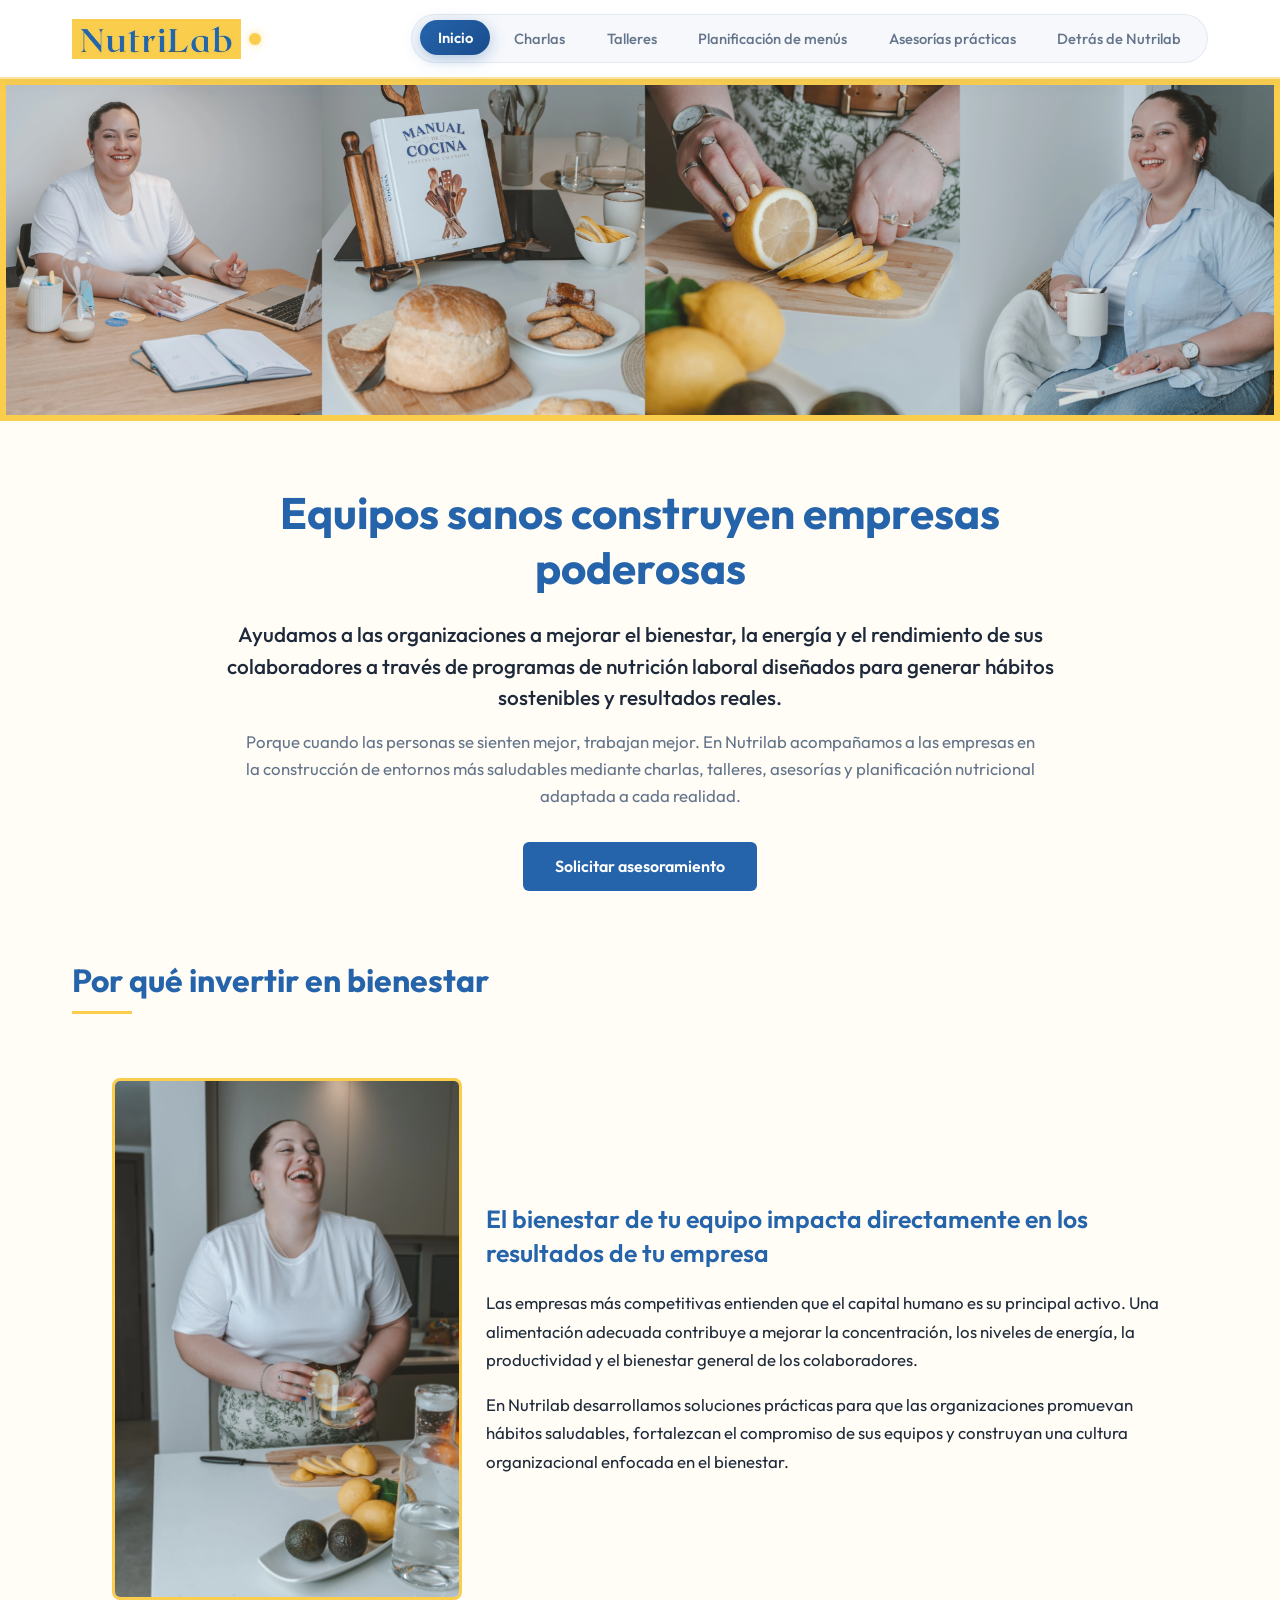
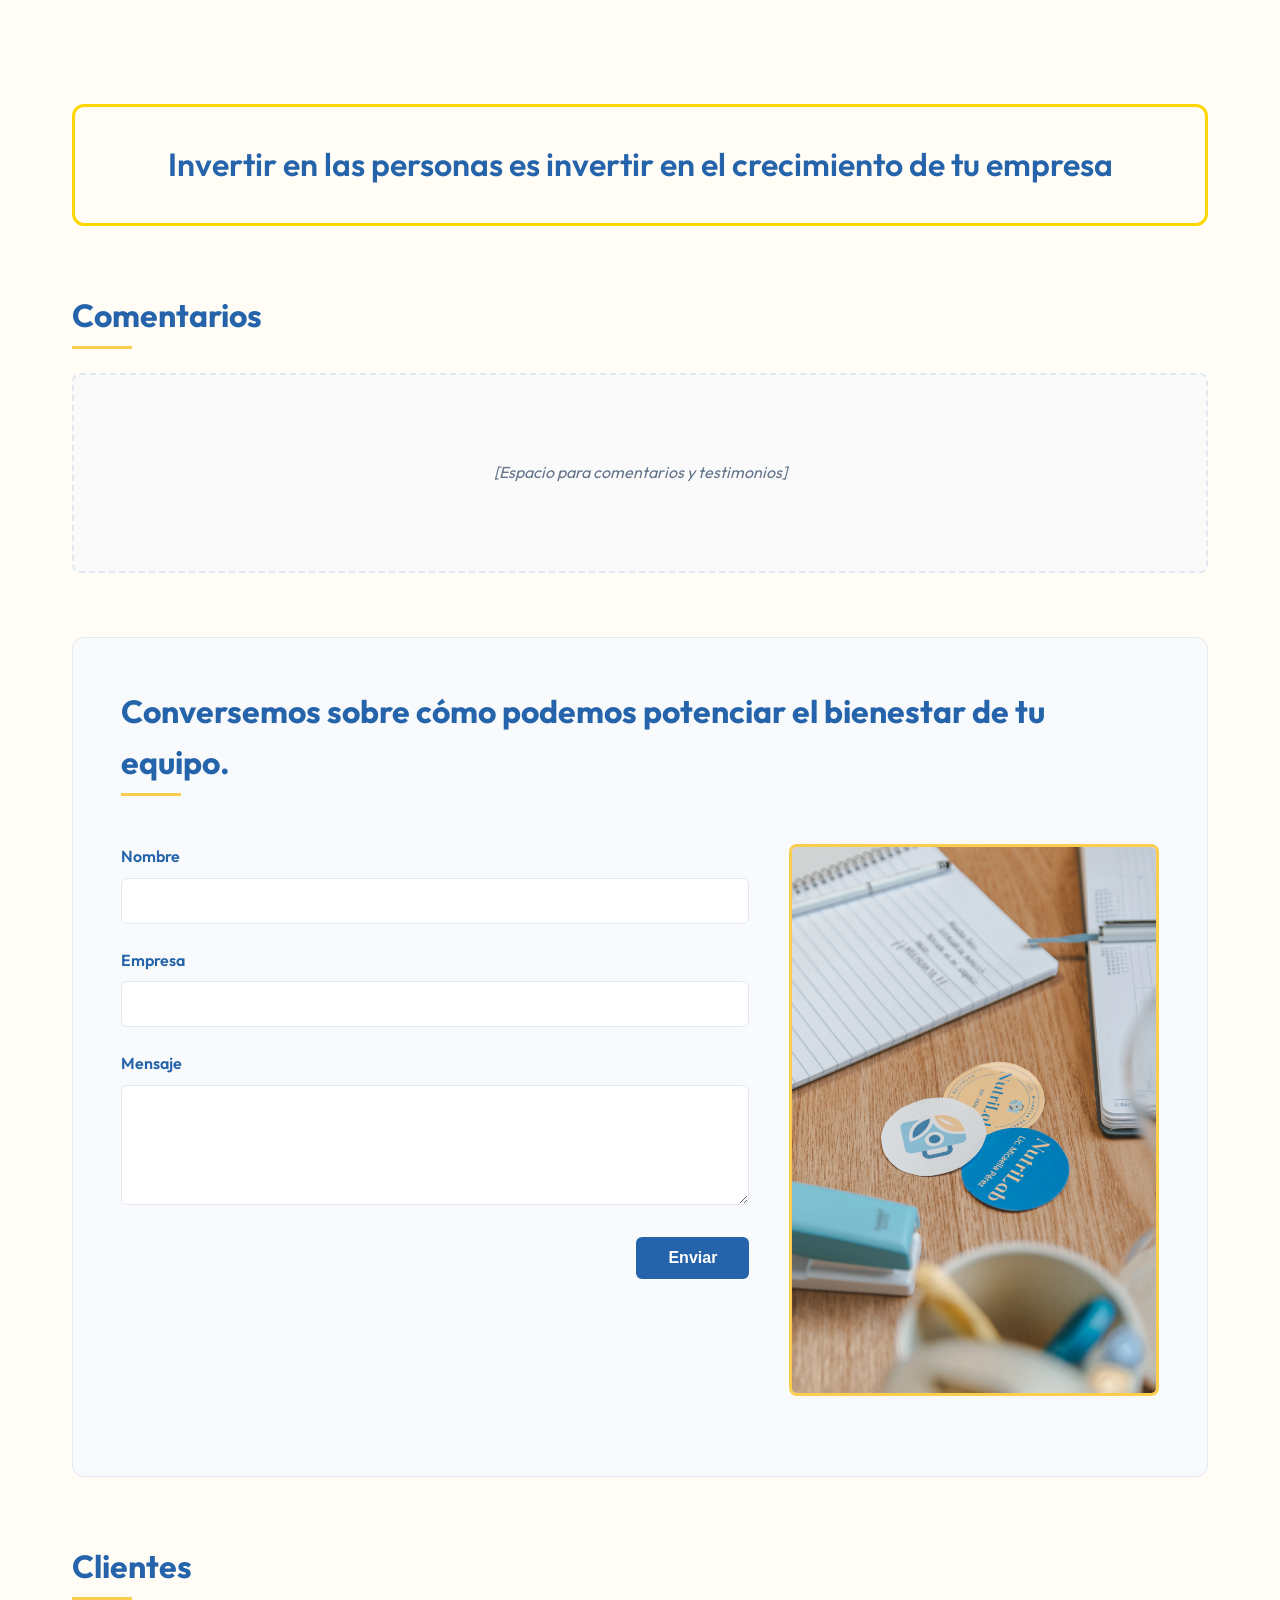
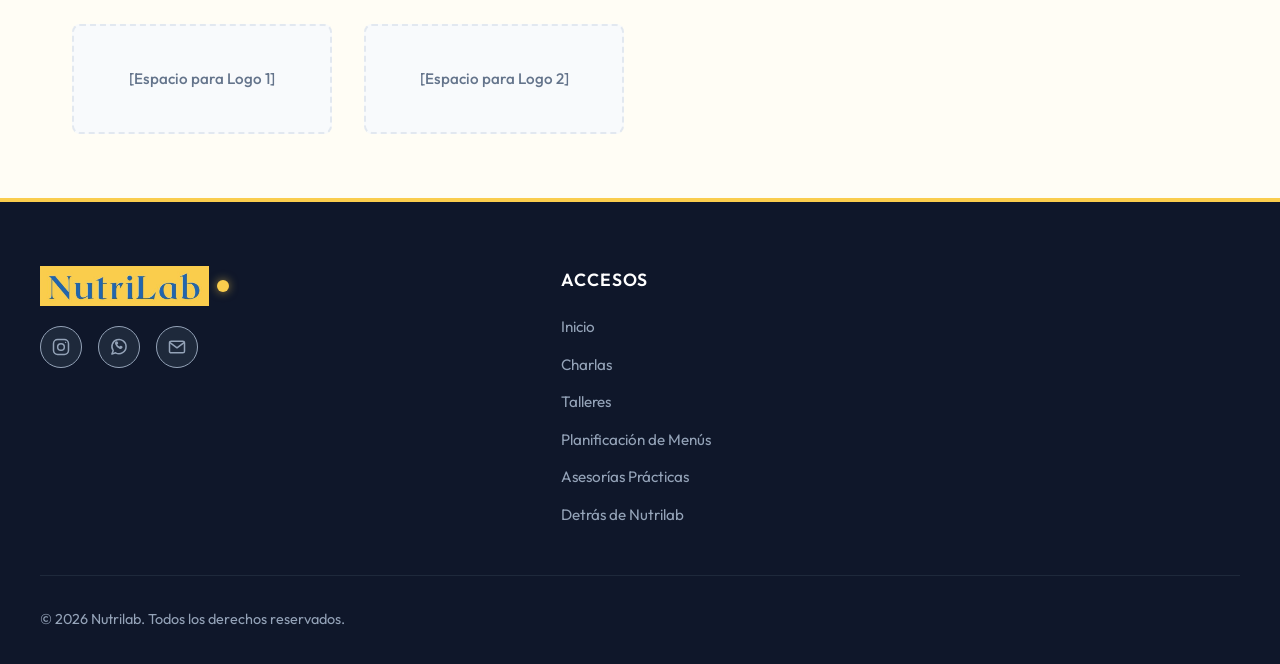
==== index.html @ 85e38d03 "nombre de Accesos en footer" ====
<!DOCTYPE html>
<html lang="es">

<head>
    <meta charset="UTF-8">
    <meta name="viewport" content="width=device-width, initial-scale=1.0">
    <title>Nutrilab - Equipos sanos construyen empresas poderosas</title>
    <meta name="description"
        content="Nutrilab: Equipos sanos construyen empresas poderosas. Servicios de nutrición y bienestar laboral para empresas.">
    <link rel="stylesheet" href="styles.css">
</head>

<body>

    <header>
        <div class="nav-container">
            <a href="index.html" class="logo"><img src="Assets/logo.png" alt="Nutrilab" class="logo-image"></a>
            <nav>
                <a href="index.html" class="active">Inicio</a>
                <a href="charlas.html">Charlas</a>
                <a href="talleres.html">Talleres</a>
                <a href="planificacion-de-menus.html">Planificación de menús</a>
                <a href="asesorias-practicas.html">Asesorías prácticas</a>
                <a href="detras-de-nutrilab.html">Detrás de Nutrilab</a>
            </nav>
        </div>
    </header>

    <!-- Mobile: centered logo bar (visible only on mobile) -->
    <div class="mobile-logo-bar">
        <a href="index.html" class="logo"><img src="Assets/logo.png" alt="Nutrilab" class="logo-image"></a>
    </div>

    <!-- Mobile: floating pill nav (visible only on mobile) -->
    <nav class="mobile-nav-pill" id="mobilePill">
        <a href="index.html" class="active">Inicio</a>
        <div class="pill-servicios-wrapper">
            <button class="pill-servicios-btn" id="serviciosBtn" onclick="toggleServiciosMenu()" aria-expanded="false">
                Servicios <span class="arrow">▲</span>
            </button>
            <div class="pill-dropdown" id="serviciosDropdown">
                <a href="charlas.html">Charlas</a>
                <a href="talleres.html">Talleres</a>
                <a href="planificacion-de-menus.html">Planificación de Menús</a>
                <a href="asesorias-practicas.html">Asesorías Prácticas</a>
            </div>
        </div>
        <a href="detras-de-nutrilab.html">Nosotros</a>
    </nav>

    <script>
        function toggleServiciosMenu() {
            const btn = document.getElementById('serviciosBtn');
            const dropdown = document.getElementById('serviciosDropdown');
            const isOpen = dropdown.classList.contains('open');
            dropdown.classList.toggle('open');
            btn.classList.toggle('open');
            btn.setAttribute('aria-expanded', !isOpen);
        }
        // Close dropdown when clicking outside
        document.addEventListener('click', function (e) {
            const wrapper = document.querySelector('.pill-servicios-wrapper');
            if (wrapper && !wrapper.contains(e.target)) {
                document.getElementById('serviciosDropdown').classList.remove('open');
                document.getElementById('serviciosBtn').classList.remove('open');
            }
        });
    </script>

    <main class="home-page">
        <!-- Hero Banner Image -->
        <div class="hero-banner">
            <picture>
                <source srcset="Assets/banner.gif" media="(max-width: 768px)">
                <img src="Assets/banner_desktop_home.png" alt="Nutrilab - Equipos sanos construyen empresas poderosas"
                    class="hero-banner-img">
            </picture>
        </div>

        <!-- Positioning section -->
        <section class="positioning-section">
            <h1 class="positioning-text">Equipos sanos construyen empresas poderosas</h1>
            <p class="hero-subtitle">
                Ayudamos a las organizaciones a mejorar el bienestar, la energía y el rendimiento de sus colaboradores a
                través de programas de nutrición laboral diseñados para generar hábitos sostenibles y resultados reales.
            </p>
            <p class="hero-support-text">
                Porque cuando las personas se sienten mejor, trabajan mejor. En Nutrilab acompañamos a las empresas en
                la construcción de entornos más saludables mediante charlas, talleres, asesorías y planificación
                nutricional adaptada a cada realidad.
            </p>
            <div class="hero-cta-wrap">
                <a href="#" class="btn btn-hero">Solicitar asesoramiento</a>
            </div>
        </section>

        <!-- General Content Sections: Por qué invertir en bienestar, Comentarios, Clientes -->
        <div class="container">
            <section class="why-invest-section">
                <h2 class="section-title">Por qué invertir en bienestar</h2>
                <div class="why-invest-card">
                    <img src="Assets/bienestar.webp" alt="Bienestar" class="why-invest-image">
                    <div class="why-invest-text">
                        <h3 class="why-invest-title">El bienestar de tu equipo impacta directamente en los resultados de
                            tu empresa</h3>
                        <div class="why-invest-body">
                            <p>
                                Las empresas más competitivas entienden que el capital humano es su principal activo.
                                Una
                                alimentación adecuada contribuye a mejorar la concentración, los niveles de energía, la
                                productividad y el bienestar general de los colaboradores.
                            </p>
                            <p>
                                En Nutrilab desarrollamos soluciones prácticas para que las organizaciones promuevan
                                hábitos
                                saludables, fortalezcan el compromiso de sus equipos y construyan una cultura
                                organizacional
                                enfocada en el bienestar.
                            </p>
                        </div>
                    </div>
                </div>
            </section>

            <!-- Highlight before comments -->
            <div class="highlight-text">
                <p>Invertir en las personas es invertir en el crecimiento de tu empresa</p>
            </div>

            <section class="comments-section">
                <h2 class="section-title">Comentarios</h2>
                <div class="empty-block">
                    [Espacio para comentarios y testimonios]
                </div>
            </section>

            <!-- Contact Section -->
            <section class="contact-section" id="contacto">
                <h2 class="section-title" style="margin-bottom: 3rem;">Conversemos sobre cómo podemos potenciar el
                    bienestar de tu equipo.</h2>
                <div class="contact-grid">
                    <!-- Left: space for image -->
                    <img src="Assets/contacto.webp" alt="Contacto" class="contact-image">

                    <!-- Formulario de contacto -->
                    <form action="#" method="POST"
                        onsubmit="event.preventDefault(); alert('Mensaje enviado (simulación)');">
                        <div class="form-group">
                            <label for="nombre">Nombre</label>
                            <input type="text" id="nombre" name="nombre" class="form-control" placeholder="" required>
                        </div>
                        <div class="form-group">
                            <label for="empresa">Empresa</label>
                            <input type="text" id="empresa" name="empresa" class="form-control" placeholder="" required>
                        </div>
                        <div class="form-group">
                            <label for="mensaje">Mensaje</label>
                            <textarea id="mensaje" name="mensaje" class="form-control" placeholder=""
                                required></textarea>
                        </div>
                        <div style="text-align: right;">
                            <button type="submit" class="btn">Enviar</button>
                        </div>
                    </form>
                </div>
            </section>

            <!-- Clientes Section (below contact form) -->
            <section class="clients-section">
                <h2 class="section-title">Clientes</h2>
                <div class="clients-grid">
                    <div class="client-logo-placeholder">
                        <span>[Espacio para Logo 1]</span>
                    </div>
                    <div class="client-logo-placeholder">
                        <span>[Espacio para Logo 2]</span>
                    </div>
                </div>
            </section>
        </div>
    </main>

    <footer>
        <div class="footer-grid">
            <div class="footer-column">
                <a href="index.html" class="logo"><img src="Assets/logo.png" alt="Nutrilab" class="logo-image"></a>
                <div class="social-links">
                    <a href="#" class="social-icon" aria-label="Instagram">
                        <svg viewBox="0 0 24 24" aria-hidden="true">
                            <rect x="3" y="3" width="18" height="18" rx="5" />
                            <circle cx="12" cy="12" r="4" />
                            <circle cx="17.5" cy="6.5" r="0.75" class="social-icon-dot" />
                        </svg>
                    </a>
                    <a href="#" class="social-icon" aria-label="WhatsApp">
                        <svg viewBox="0 0 24 24" aria-hidden="true">
                            <path d="M20.5 11.5a8.5 8.5 0 0 1-12.58 7.45L3.5 20.5l1.55-4.1A8.5 8.5 0 1 1 20.5 11.5Z" />
                            <path
                                d="M9 8.5c.2 2 2 3.8 4 4l1.1-1.1 1.4.7c-.45 1.2-1.3 1.65-2.2 1.35-2.5-.85-4.35-2.7-5.2-5.2-.3-.9.15-1.75 1.35-2.2l.7 1.4Z" />
                        </svg>
                    </a>
                    <a href="#" class="social-icon" aria-label="Correo">
                        <svg viewBox="0 0 24 24" aria-hidden="true">
                            <rect x="3" y="5" width="18" height="14" rx="2" />
                            <path d="m4 7 8 6 8-6" />
                        </svg>
                    </a>
                </div>
            </div>
            <div class="footer-column">
                <div class="footer-title">Accesos</div>
                <ul class="footer-sitemap">
                    <li><a href="index.html">Inicio</a></li>
                    <li><a href="charlas.html">Charlas</a></li>
                    <li><a href="talleres.html">Talleres</a></li>
                    <li><a href="planificacion-de-menus.html">Planificación de Menús</a></li>
                    <li><a href="asesorias-practicas.html">Asesorías Prácticas</a></li>
                    <li><a href="detras-de-nutrilab.html">Detrás de Nutrilab</a></li>
                </ul>
            </div>
            <div class="footer-column">
                <!-- Empty Column for Visual Spacing / Alignment -->
            </div>
        </div>
        <div class="footer-bottom">
            <div class="footer-copy">
                &copy; 2026 Nutrilab. Todos los derechos reservados.
            </div>
        </div>
    </footer>

</body>

</html>
---- styles.css ----
@import url('https://fonts.googleapis.com/css2?family=Outfit:wght@300;400;500;600;700&display=swap');

:root {
    --color-brand-primary: #2564ab;
    /* For titles, buttons, links */
    --color-brand-accent: #facd4d;
    /* For specific brand backgrounds/accents */
    --color-bg-white: #ffffff;
    --color-bg-page: #fffdf5;
    /* Main web background */
    --color-text-dark: #1e293b;
    --color-text-muted: #64748b;
    --color-border: #e2e8f0;
    --font-sans: 'Outfit', sans-serif;
    --max-width: 1200px;
    --transition: all 0.3s ease;
}

* {
    margin: 0;
    padding: 0;
    box-sizing: border-box;
}

body {
    font-family: var(--font-sans);
    background-color: var(--color-bg-page);
    color: var(--color-text-dark);
    line-height: 1.6;
    overflow-x: hidden;
}

/* Header & Navigation */
header {
    background-color: rgba(255, 255, 255, 0.92);
    backdrop-filter: blur(16px);
    -webkit-backdrop-filter: blur(16px);
    border-bottom: 2px solid rgba(250, 205, 77, 0.55);
    box-shadow: 0 4px 20px -4px rgba(37, 100, 171, 0.07);
    position: sticky;
    top: 0;
    z-index: 100;
    transition: background-color 0.3s ease, box-shadow 0.3s ease;
}

.nav-container {
    max-width: var(--max-width);
    margin: 0 auto;
    padding: 0.9rem 2rem;
    display: flex;
    justify-content: space-between;
    align-items: center;
}

.logo {
    font-size: 1.8rem;
    font-weight: 700;
    color: var(--color-brand-primary);
    text-decoration: none;
    letter-spacing: -0.04em;
    display: flex;
    align-items: center;
    gap: 0.5rem;
    transition: transform 0.25s cubic-bezier(0.34, 1.56, 0.64, 1);
}

/* Reduce logo image size in header and footer */
.logo img.logo-image,
.footer-logo img.logo-image {
    height: 2.5rem;
    width: auto;
}

.logo::after {
    content: '';
    display: inline-block;
    width: 12px;
    height: 12px;
    background-color: var(--color-brand-accent);
    border-radius: 50%;
    box-shadow: 0 0 10px rgba(250, 205, 77, 0.6);
    transition: transform 0.3s cubic-bezier(0.34, 1.56, 0.64, 1);
}

.logo:hover {
    transform: translateY(-1px);
}

.logo:hover::after {
    transform: scale(1.3);
}

nav {
    display: flex;
    align-items: center;
    gap: 0.4rem;
    background-color: rgba(241, 245, 249, 0.65);
    padding: 0.35rem 0.5rem;
    border-radius: 9999px;
    border: 1px solid rgba(226, 232, 240, 0.85);
}

nav a {
    text-decoration: none;
    color: var(--color-text-muted);
    font-weight: 500;
    font-size: 0.92rem;
    padding: 0.55rem 1.1rem;
    border-radius: 9999px;
    position: relative;
    transition: all 0.28s cubic-bezier(0.34, 1.56, 0.64, 1);
    display: inline-flex;
    align-items: center;
    justify-content: center;
    line-height: 1.2;
}

/* Desktop Hover: Visible, organic pill highlight & subtle lift */
nav a:hover {
    color: var(--color-brand-primary);
    background-color: rgba(37, 100, 171, 0.09);
    transform: translateY(-2px);
    box-shadow: 0 4px 14px rgba(37, 100, 171, 0.12);
}

/* Desktop Active Link: Confident brand pill */
nav a.active {
    background: linear-gradient(135deg, var(--color-brand-primary) 0%, #1a4d8c 100%);
    color: #ffffff;
    font-weight: 600;
    box-shadow: 0 4px 16px rgba(37, 100, 171, 0.35);
    transform: translateY(-1px);
}

nav a.active:hover {
    background: linear-gradient(135deg, #2b6ec0 0%, #1d559a 100%);
    color: #ffffff;
    transform: translateY(-2px);
    box-shadow: 0 6px 20px rgba(37, 100, 171, 0.45);
}

nav a:active {
    transform: translateY(0) scale(0.96);
    transition: transform 0.1s ease;
}

/* Mobile-only: top logo bar */
.mobile-logo-bar {
    display: none;
}

/* Mobile floating pill nav */
.mobile-nav-pill {
    display: none;
}

/* Mobile pill dropdown - always hidden by default */
.pill-dropdown {
    display: none;
}

@media (max-width: 768px) {

    /* Hide the desktop header on mobile */
    header {
        display: none;
    }

    /* Show the mobile top logo bar with glassmorphic look */
    .mobile-logo-bar {
        display: flex;
        justify-content: center;
        align-items: center;
        padding: 0.8rem 1.2rem;
        /* reduced height by 20% */
        background-color: rgba(255, 255, 255, 0.92);
        backdrop-filter: blur(16px);
        -webkit-backdrop-filter: blur(16px);
        border-bottom: 2px solid rgba(250, 205, 77, 0.7);
        position: sticky;
        top: 0;
        z-index: 100;
        box-shadow: 0 4px 16px -4px rgba(0, 0, 0, 0.05);
    }

    /* Show the floating pill nav at the bottom */
    .mobile-nav-pill {
        display: flex;
        justify-content: space-around;
        align-items: center;
        position: fixed;
        bottom: 1cm;
        /* distance from bottom */
        left: 50%;
        transform: translateX(-50%);
        z-index: 200;
        background: rgba(15, 23, 42, 0.88);
        backdrop-filter: blur(20px) saturate(180%);
        -webkit-backdrop-filter: blur(20px) saturate(180%);
        border: 1px solid rgba(255, 255, 255, 0.15);
        border-radius: 9999px;
        padding: 0.5rem 0.65rem;
        gap: 0.35rem;
        box-shadow: 0 12px 36px -4px rgba(15, 23, 42, 0.45),
            0 4px 12px rgba(0, 0, 0, 0.25),
            inset 0 1px 0 rgba(255, 255, 255, 0.18);
        max-width: calc(100vw - 2.5rem);
        width: max-content;
        transition: all 0.3s cubic-bezier(0.34, 1.56, 0.64, 1);
    }

    .mobile-nav-pill a,
    .pill-servicios-btn {
        text-decoration: none;
        color: #94a3b8;
        font-weight: 500;
        font-size: 0.82rem;
        font-family: var(--font-sans);
        padding: 0.55rem 1rem;
        border-radius: 9999px;
        border: none;
        background: transparent;
        cursor: pointer;
        white-space: nowrap;
        display: flex;
        align-items: center;
        gap: 0.35rem;
        transition: all 0.25s cubic-bezier(0.34, 1.56, 0.64, 1);
        position: relative;
        user-select: none;
        -webkit-tap-highlight-color: transparent;
    }

    /* Mobile Hover / Touch Effect (Visible & Organic) */
    .mobile-nav-pill a:hover,
    .pill-servicios-btn:hover {
        background-color: rgba(255, 255, 255, 0.12);
        color: #ffffff;
        transform: translateY(-2px);
    }

    /* Mobile Active Page / Active Button State */
    .mobile-nav-pill a.active,
    .pill-servicios-btn.active,
    .pill-servicios-btn.open {
        background: linear-gradient(135deg, var(--color-brand-primary) 0%, #1a4d8c 100%);
        color: #ffffff;
        font-weight: 600;
        box-shadow: 0 4px 16px rgba(37, 100, 171, 0.5);
        transform: translateY(-1px);
    }

    .mobile-nav-pill a.active:hover,
    .pill-servicios-btn.active:hover,
    .pill-servicios-btn.open:hover {
        background: linear-gradient(135deg, #2b6ec0 0%, #1d559a 100%);
        color: #ffffff;
        transform: translateY(-2px);
        box-shadow: 0 6px 20px rgba(37, 100, 171, 0.6);
    }

    /* Tactile feedback on tap/press */
    .mobile-nav-pill a:active,
    .pill-servicios-btn:active {
        transform: translateY(0) scale(0.94);
        transition: transform 0.1s ease;
    }

    .pill-servicios-btn .arrow {
        font-size: 0.55rem;
        transition: transform 0.3s cubic-bezier(0.34, 1.56, 0.64, 1);
        display: inline-block;
        opacity: 0.8;
    }

    .pill-servicios-btn.open .arrow {
        transform: rotate(180deg);
        opacity: 1;
    }

    /* Wrapper for the Servicios button + its dropdown */
    .pill-servicios-wrapper {
        position: relative;
    }

    /* The dropdown panel that slides up from the pill */
    .pill-dropdown {
        display: flex;
        flex-direction: column;
        gap: 0.3rem;
        position: absolute;
        bottom: calc(100% + 0.85rem);
        left: 50%;
        transform: translateX(-50%) translateY(14px) scale(0.95);
        background: rgba(15, 23, 42, 0.92);
        backdrop-filter: blur(24px) saturate(180%);
        -webkit-backdrop-filter: blur(24px) saturate(180%);
        border: 1px solid rgba(255, 255, 255, 0.15);
        border-radius: 20px;
        padding: 0.65rem;
        min-width: 205px;
        box-shadow: 0 20px 40px -8px rgba(0, 0, 0, 0.5),
            0 4px 12px rgba(0, 0, 0, 0.2),
            inset 0 1px 0 rgba(255, 255, 255, 0.15);

        /* Hidden by default */
        opacity: 0;
        pointer-events: none;
        transition: opacity 0.28s cubic-bezier(0.34, 1.56, 0.64, 1),
            transform 0.28s cubic-bezier(0.34, 1.56, 0.64, 1);
    }

    .pill-dropdown.open {
        opacity: 1;
        pointer-events: auto;
        transform: translateX(-50%) translateY(0) scale(1);
    }

    .pill-dropdown a {
        text-decoration: none;
        color: #94a3b8;
        font-weight: 500;
        font-size: 0.85rem;
        padding: 0.65rem 1rem;
        border-radius: 12px;
        transition: all 0.25s cubic-bezier(0.34, 1.56, 0.64, 1);
        white-space: nowrap;
        display: block;
    }

    .pill-dropdown a:hover {
        background-color: rgba(255, 255, 255, 0.1);
        color: #ffffff;
        transform: translateX(4px);
    }

    .pill-dropdown a.active {
        background: linear-gradient(135deg, var(--color-brand-primary) 0%, #1a4d8c 100%);
        color: #ffffff;
        font-weight: 600;
        box-shadow: 0 4px 12px rgba(37, 100, 171, 0.4);
        transform: translateX(2px);
    }

    .pill-dropdown a.active:hover {
        background: linear-gradient(135deg, #2b6ec0 0%, #1d559a 100%);
        color: #ffffff;
        transform: translateX(4px);
    }

    .pill-dropdown a:active {
        transform: scale(0.96);
        transition: transform 0.1s ease;
    }

    /* Add padding at bottom so content isn't hidden behind the pill */
    body {
        padding-bottom: 5.5rem;
    }
}


/* Main layouts */
main {
    max-width: 100%;
}

.container {
    max-width: var(--max-width);
    margin: 0 auto;
    padding: 4rem 2rem;
}

/* Home - Full width banner placeholder */
.banner-placeholder {
    width: 100%;
    height: 500px;
    background-color: var(--color-brand-accent);
    display: flex;
    align-items: center;
    justify-content: center;
    position: relative;
    border: 1mm solid var(--color-brand-accent);
}

/* Hero Banner Image */
.hero-banner {
    width: 100%;
    overflow: hidden;
    position: relative;
    border: 1mm solid var(--color-brand-accent);
    background-color: #f1f5f9;
    display: flex;
    justify-content: center;
}

.hero-banner-img {
    width: 100%;
    max-width: 1920px;
    height: auto;
    display: block;
}

/* Global image border */
img {
    border: 1mm solid var(--color-brand-accent);
}

.banner-label {
    background-color: rgba(255, 255, 255, 0.9);
    padding: 0.75rem 1.5rem;
    border: 2px dashed var(--color-brand-primary);
    color: var(--color-brand-primary);
    font-weight: 600;
    font-size: 1.1rem;
    letter-spacing: 0.05em;
    border-radius: 4px;
}

/* Positioning Tagline */
.positioning-section {
    background-color: var(--color-bg-page);
    padding: 5rem 2rem;
    text-align: center;
}

.positioning-text {
    font-size: 2.75rem;
    font-weight: 700;
    color: var(--color-brand-primary);
    max-width: 900px;
    margin: 0 auto;
    line-height: 1.25;
}

.hero-subtitle {
    font-size: 1.3rem;
    font-weight: 500;
    color: var(--color-text-dark);
    max-width: 860px;
    margin: 1.5rem auto 1rem;
    line-height: 1.5;
}

.hero-support-text {
    font-size: 1.05rem;
    font-weight: 400;
    color: var(--color-text-muted);
    max-width: 800px;
    margin: 0 auto 2rem;
    line-height: 1.6;
}

.hero-cta-wrap {
    margin-top: 0.5rem;
}

.btn-hero {
    padding: 0.85rem 2.25rem;
    font-size: 1.05rem;
    font-weight: 600;
    border-radius: 6px;
}

/* General Layout sections */
.grid-2 {
    display: grid;
    grid-template-columns: 1fr 1fr;
    gap: 3rem;
    margin-bottom: 4rem;
}

.grid-3 {
    display: grid;
    grid-template-columns: repeat(3, 1fr);
    gap: 2rem;
    margin-bottom: 4rem;
}

/* Contact Section */
.contact-grid {
    display: grid;
    grid-template-columns: repeat(3, 1fr);
    gap: 2rem;
    align-items: stretch;
    margin-bottom: 2rem;
}

.contact-image {
    width: 100%;
    height: 100%;
    object-fit: cover;
}

@media (max-width: 768px) {

    .grid-2,
    .grid-3 {
        grid-template-columns: 1fr;
        gap: 2rem;
    }

    .positioning-text {
        font-size: 2rem;
    }

    .hero-subtitle {
        font-size: 1.15rem;
        margin-top: 1.25rem;
    }

    .hero-support-text {
        font-size: 0.95rem;
        margin-bottom: 1.5rem;
    }

    .btn-hero {
        padding: 0.8rem 1.75rem;
        font-size: 1rem;
        width: 100%;
        max-width: 300px;
    }

    .banner-placeholder {
        height: 250px;
    }

    .why-invest-card {
        padding: 1.75rem 1.25rem;
    }

    .why-invest-title {
        font-size: 1.3rem;
    }

    .contact-text-title {
        font-size: 1.25rem;
    }

    .contact-text-content p {
        font-size: 0.95rem;
    }

    .clients-grid {
        grid-template-columns: repeat(2, 1fr);
        gap: 1.25rem;
    }

    .client-logo-placeholder {
        height: 85px;
        font-size: 0.85rem;
    }
}

/* Section elements styling */
.section-title {
    font-size: 2rem;
    color: var(--color-brand-primary);
    margin-bottom: 1.5rem;
    position: relative;
    padding-bottom: 0.5rem;
}

.section-title::after {
    content: '';
    position: absolute;
    bottom: 0;
    left: 0;
    width: 60px;
    height: 3px;
    background-color: var(--color-brand-accent);
}

/* Why Invest Section */
.why-invest-section {
    margin-bottom: 4rem;
}

.why-invest-card {
    padding: 2.5rem;
    display: flex;
    align-items: center;
    gap: 1.5rem;
}

.why-invest-image {
    width: 70%;
    max-width: 350px;
    height: auto;
    border-radius: 8px;
    object-fit: cover;
}

.why-invest-title {
    font-size: 1.55rem;
    font-weight: 600;
    color: var(--color-brand-primary);
    line-height: 1.35;
    margin-bottom: 1.25rem;
}

.why-invest-body p {
    font-size: 1.05rem;
    color: var(--color-text-dark);
    line-height: 1.7;
    margin-bottom: 1rem;
}

.why-invest-body p:last-child {
    margin-bottom: 0;
}

/* Empty layout blocks for content integration */
.empty-block {
    border: 2px dashed var(--color-border);
    border-radius: 8px;
    min-height: 200px;
    display: flex;
    align-items: center;
    justify-content: center;
    color: var(--color-text-muted);
    font-style: italic;
    background-color: #fafafa;
    padding: 2rem;
}

/* Highlight text before comments */
.highlight-text {
    background: transparent;
    border: 3px solid #FFD700;
    /* Yellow border */
    color: var(--color-brand-primary);
    padding: 2rem;
    border-radius: 12px;
    text-align: center;
    margin: 2rem 0;
    font-size: 2rem;
    font-weight: 600;
}

.highlight-text p {
    margin: 0;
}

.charla-carousel {
    width: 100%;
    max-width: 400px;
    /* reduced size (1.5x smaller) */
    margin: 0 auto;
    overflow: hidden;
}

.charla-carousel img {
    width: 100%;
    height: auto;
    display: block;
}

.empty-image-container {
    width: 100%;
    min-height: 300px;
    background-color: #f1f5f9;
    border: 2px dashed var(--color-text-muted);
    border-radius: 8px;
    display: flex;
    align-items: center;
    justify-content: center;
    color: var(--color-text-muted);
    font-weight: 500;
}

.charla-carousel img {
    width: 100%;
    height: auto;
    display: block;
}

/* Clients Section */
.clients-section {
    margin-bottom: 4rem;
}

.clients-grid {
    display: grid;
    grid-template-columns: repeat(4, 1fr);
    gap: 2rem;
    align-items: center;
}

.client-logo-placeholder {
    height: 110px;
    background-color: #f8fafc;
    border: 2px dashed var(--color-border);
    border-radius: 8px;
    display: flex;
    align-items: center;
    justify-content: center;
    color: var(--color-text-muted);
    font-weight: 500;
    font-size: 0.95rem;
    padding: 1rem;
    text-align: center;
    transition: var(--transition);
}

.client-logo-placeholder:hover {
    border-color: var(--color-brand-primary);
    background-color: #f1f5f9;
}

/* Contact Form */
.contact-section {
    padding: 3rem;
    width: 100%;
}

.contact-grid {
    display: grid;
    grid-template-columns: 0.9fr 1.15fr 1.25fr;
    grid-template-areas: "form text image";
    gap: 2.5rem;
    align-items: start;
}

.contact-grid form {
    grid-area: form;
}

.contact-text-content {
    grid-area: text;
    display: flex;
    flex-direction: column;
    gap: 1rem;
}

.contact-image {
    grid-area: image;
    width: 100%;
    height: auto;
    object-fit: contain;
    border-radius: 8px;
}

/* Contact Form */
.contact-section {
    background-color: #f8fafc;
    border-radius: 12px;
    padding: 3rem;
    border: 1px solid var(--color-border);
    width: 100%;
}


.contact-grid {
    display: grid;
    grid-template-columns: minmax(0, 1.7fr) minmax(0, 1fr);
    grid-template-areas: "form image";
    gap: 2.5rem;
    align-items: start;
}

/* Contact Text Content (Unified with form) */
.contact-text-content {
    display: flex;
    flex-direction: column;
    gap: 1rem;
}

.contact-text-title {
    font-size: 1.35rem;
    font-weight: 700;
    color: var(--color-brand-primary);
    line-height: 1.35;
}

.contact-text-content p {
    font-size: 0.98rem;
    color: var(--color-text-dark);
    line-height: 1.65;
}

.contact-cta-highlight {
    font-size: 1.02rem;
    font-weight: 600;
    color: var(--color-brand-primary);
    line-height: 1.5;
    padding-top: 0.85rem;
    border-top: 1px solid rgba(37, 100, 171, 0.18);
    display: flex;
    align-items: flex-start;
    gap: 0.5rem;
}

.contact-cta-highlight::before {
    content: '→';
    display: inline-block;
    color: #eab308;
    font-size: 1.25rem;
    font-weight: 800;
    line-height: 1;
}

@media (max-width: 992px) {
    .contact-grid {
        grid-template-columns: 1fr;
        gap: 2rem;
        grid-template-areas:
            "form"
            "image";
    }

    .why-invest-card {
        flex-direction: column;
        align-items: flex-start;
        gap: 1rem;
    }

    .why-invest-image {
        width: 100%;
        max-width: none;
        margin-bottom: 1rem;
    }

    .contact-image,
    .contact-text-content,
    .contact-grid form {
        margin-bottom: 1rem;
    }
}

.form-group {
    margin-bottom: 1.5rem;
}

.form-group label {
    display: block;
    font-weight: 600;
    color: var(--color-brand-primary);
    margin-bottom: 0.5rem;
}

.form-control {
    width: 100%;
    padding: 0.75rem 1rem;
    border: 1px solid var(--color-border);
    border-radius: 6px;
    font-family: var(--font-sans);
    font-size: 1rem;
    transition: var(--transition);
    background-color: var(--color-bg-white);
}

.form-control:focus {
    outline: none;
    border-color: var(--color-brand-primary);
    box-shadow: 0 0 0 2px rgba(37, 100, 171, 0.1);
}

textarea.form-control {
    resize: vertical;
    min-height: 120px;
}

.btn {
    display: inline-block;
    background-color: var(--color-brand-primary);
    color: var(--color-bg-white);
    padding: 0.75rem 2rem;
    font-size: 1rem;
    font-weight: 600;
    border: none;
    border-radius: 6px;
    cursor: pointer;
    transition: var(--transition);
    text-align: center;
    text-decoration: none;
    box-shadow: none;
    /* Crucial instruction requirement */
}

.btn:hover {
    background-color: #1a4f8b;
    box-shadow: none;
}

.btn:active {
    transform: translateY(1px);
    box-shadow: none;
}

/* Services Page Card layouts */
.services-grid {
    display: grid;
    grid-template-columns: repeat(2, 1fr);
    gap: 2.5rem;
}

@media (max-width: 768px) {
    .services-grid {
        grid-template-columns: 1fr;
    }
}

.service-card {
    border: 1px solid var(--color-border);
    border-radius: 8px;
    padding: 2.5rem;
    background-color: var(--color-bg-white);
    transition: var(--transition);
    display: flex;
    flex-direction: column;
    gap: 1rem;
}

.service-card:hover {
    border-color: var(--color-brand-accent);
}

.service-title {
    color: var(--color-brand-primary);
    font-size: 1.5rem;
    font-weight: 700;
    display: flex;
    align-items: center;
    gap: 0.75rem;
}

.service-title::before {
    content: '';
    display: inline-block;
    width: 8px;
    height: 24px;
    background-color: var(--color-brand-accent);
    border-radius: 4px;
}

.service-desc {
    color: var(--color-text-dark);
    font-size: 1.05rem;
    line-height: 1.6;
}

/* Service Detail: Description & Benefits */
.service-detail-page .positioning-section {
    padding: 4rem 2rem;
}

.service-detail-page .container {
    padding-top: 0;
    padding-bottom: 4rem;
}

.service-detail-page .grid-2 {
    margin-bottom: 4rem;
}

.service-detail-page .benefits-section {
    margin: 0;
}

/* Service page text alignment */
.service-detail-page .positioning-section,
.service-detail-page .benefits-section {
    text-align: center;
}

.service-detail-page .benefits-section .section-title::after {
    left: 50%;
    transform: translateX(-50%);
}

.service-detail-page .benefits-list {
    text-align: left;
}

.service-detail-page .benefits-list li {
    padding-right: 0;
    padding-left: 2rem;
}

/* The copy beside each carousel is the only desktop text aligned to the right. */
@media (min-width: 769px) {
    .service-detail-page .service-description {
        text-align: right;
    }
}

/* Home page section rhythm */
.home-page .positioning-section {
    padding: 4rem 2rem;
}

.home-page .container {
    padding-top: 0;
    padding-bottom: 0;
}

.home-page .why-invest-section,
.home-page .highlight-text,
.home-page .comments-section,
.home-page .contact-section,
.home-page .clients-section {
    margin: 0 0 4rem;
}

.service-description {
    display: flex;
    flex-direction: column;
    justify-content: center;
    gap: 1.25rem;
    font-size: 1.08rem;
    line-height: 1.75;
    color: var(--color-text-dark);
}

.benefits-section {
    margin-top: 3.5rem;
    margin-bottom: 4.5rem;
}

.benefits-card {
    background-color: #f8fafc;
    border: 1px solid var(--color-border);
    border-radius: 12px;
    padding: 2.25rem 2.5rem;
}

.benefits-cta {
    margin-top: 1.5rem;
    text-align: center;
}

.benefits-list {
    list-style: none;
    display: grid;
    grid-template-columns: repeat(2, 1fr);
    gap: 1.5rem 2.5rem;
    padding: 0;
    margin: 0;
}

.benefits-list li {
    position: relative;
    padding-left: 2rem;
    font-size: 1.05rem;
    line-height: 1.5;
    color: var(--color-text-dark);
}

.benefits-list li::before {
    content: '✓';
    position: absolute;
    left: 0;
    top: 0;
    font-weight: 700;
    color: var(--color-brand-primary);
    background-color: rgba(250, 205, 77, 0.45);
    width: 22px;
    height: 22px;
    border-radius: 50%;
    display: flex;
    align-items: center;
    justify-content: center;
    font-size: 0.85rem;
}

@media (max-width: 768px) {

    .service-detail-page .positioning-section,
    .service-detail-page .benefits-section {
        text-align: center;
    }

    .service-detail-page .benefits-list {
        text-align: left;
    }

    .service-detail-page .service-description {
        text-align: center;
    }

    .benefits-list {
        grid-template-columns: 1fr;
        gap: 1.25rem;
    }

    .benefits-card {
        padding: 1.75rem 1.25rem;
    }
}

/* Detrás de Nutrilab Layout */
.profile-section {
    display: grid;
    grid-template-columns: 350px 1fr;
    gap: 4rem;
    align-items: start;
}

@media (max-width: 768px) {
    .profile-section {
        grid-template-columns: 1fr;
        gap: 2.5rem;
    }
}

.profile-image-placeholder {
    aspect-ratio: 4/5;
    background-color: #f1f5f9;
    border: 2px dashed var(--color-text-muted);
    border-radius: 8px;
    display: flex;
    align-items: center;
    justify-content: center;
    color: var(--color-text-muted);
    font-weight: 500;
    text-align: center;
    padding: 2rem;
}

.profile-content-placeholder {
    min-height: 350px;
    border: 2px dashed var(--color-border);
    border-radius: 8px;
    padding: 3rem;
    display: flex;
    flex-direction: column;
    justify-content: center;
    color: var(--color-text-muted);
    font-style: italic;
    background-color: #fafafa;
}

/* Footer styling */
footer {
    background-color: #0f172a;
    color: #94a3b8;
    padding: 4rem 2rem 2rem 2rem;
    margin-top: 4rem;
    border-top: 4px solid var(--color-brand-accent);
}

.footer-grid {
    max-width: var(--max-width);
    margin: 0 auto;
    display: grid;
    grid-template-columns: 1.5fr 1fr 1fr;
    gap: 3rem;
    padding-bottom: 3rem;
    border-bottom: 1px solid #1e293b;
}

.footer-column {
    display: flex;
    flex-direction: column;
    gap: 1.25rem;
}

.footer-logo {
    color: var(--color-bg-white);
    font-size: 1.8rem;
    font-weight: 700;
    text-decoration: none;
    letter-spacing: -0.05em;
    display: flex;
    align-items: center;
    gap: 0.5rem;
}

.footer-logo::after {
    content: '';
    display: inline-block;
    width: 10px;
    height: 10px;
    background-color: var(--color-brand-accent);
    border-radius: 50%;
}

.footer-title {
    color: var(--color-bg-white);
    font-size: 1.1rem;
    font-weight: 600;
    letter-spacing: 0.05em;
    text-transform: uppercase;
}

.footer-sitemap {
    list-style: none;
    display: flex;
    flex-direction: column;
    gap: 0.75rem;
}

.footer-sitemap a {
    color: #94a3b8;
    text-decoration: none;
    transition: var(--transition);
    font-size: 0.95rem;
}

.footer-sitemap a:hover {
    color: var(--color-brand-accent);
    padding-left: 4px;
}

.social-links {
    display: flex;
    gap: 1rem;
    align-items: center;
}

.social-icon {
    display: flex;
    align-items: center;
    justify-content: center;
    width: 42px;
    height: 42px;
    border-radius: 50%;
    border: 1px solid currentColor;
    background-color: #1e293b;
    color: #94a3b8;
    transition: var(--transition);
    text-decoration: none;
}

.social-icon:hover {
    background-color: var(--color-brand-primary);
    color: var(--color-bg-white);
}

.social-icon svg {
    width: 20px;
    height: 20px;
    fill: none;
    stroke: currentColor;
    stroke-width: 1.8;
    stroke-linecap: round;
    stroke-linejoin: round;
}

.social-icon .social-icon-dot {
    fill: currentColor;
    stroke: none;
}

.footer-bottom {
    max-width: var(--max-width);
    margin: 0 auto;
    padding-top: 2rem;
    display: flex;
    justify-content: space-between;
    align-items: center;
    font-size: 0.9rem;
}

@media (max-width: 768px) {
    .footer-grid {
        grid-template-columns: 1fr;
        gap: 2.5rem;
    }

    .footer-bottom {
        flex-direction: column;
        gap: 1rem;
        text-align: center;
    }
}
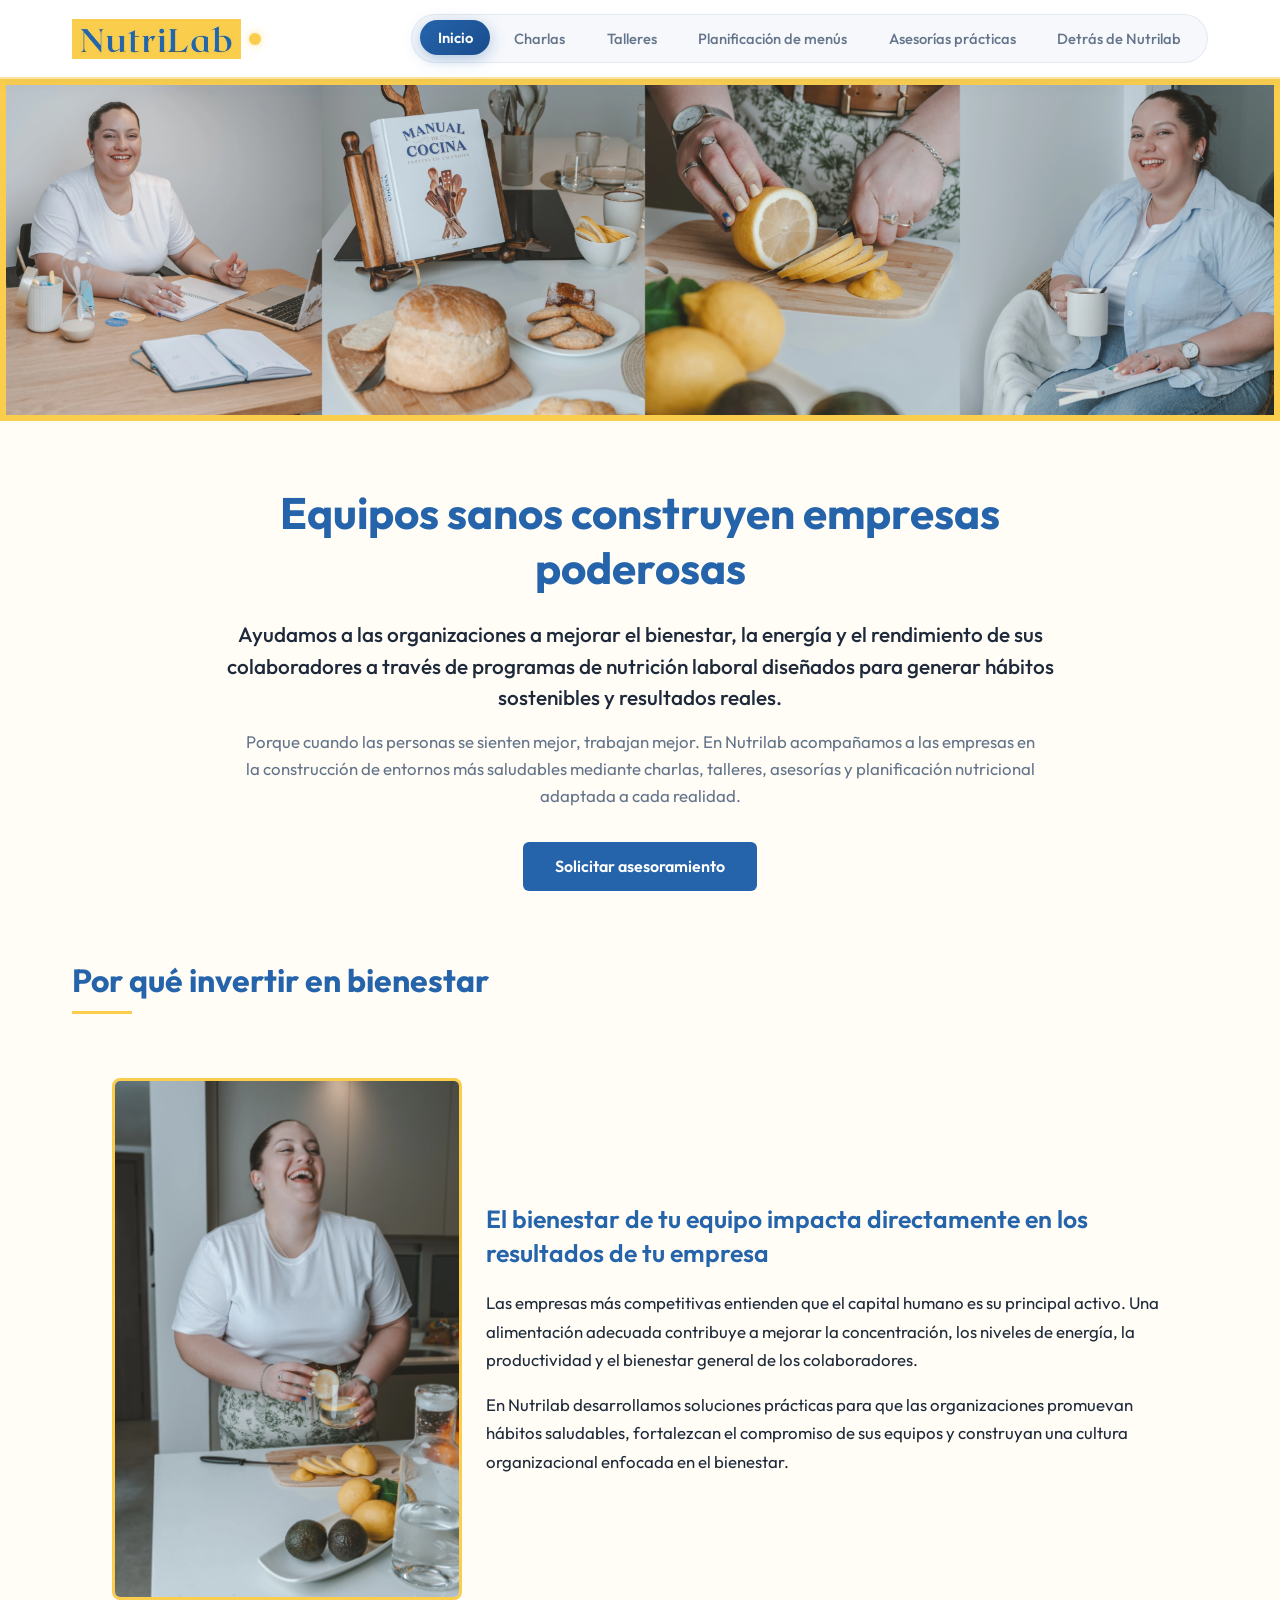
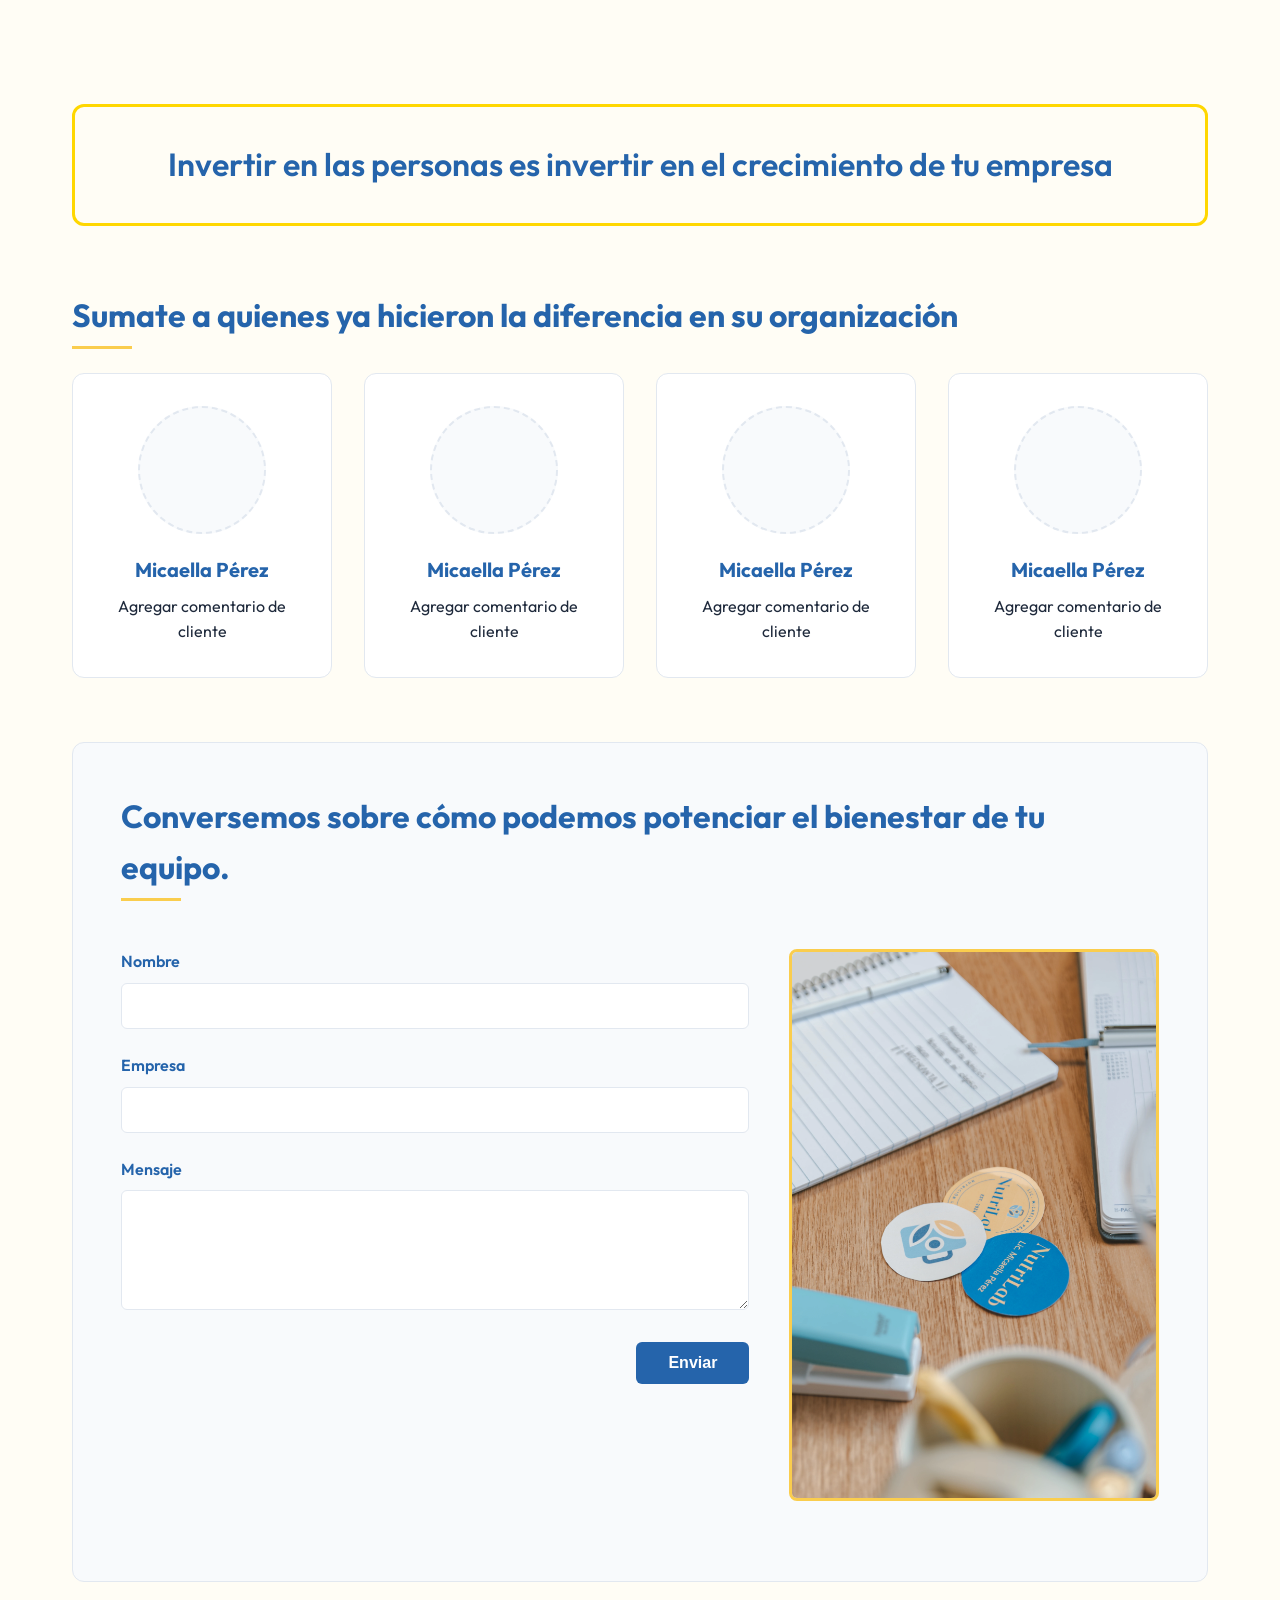
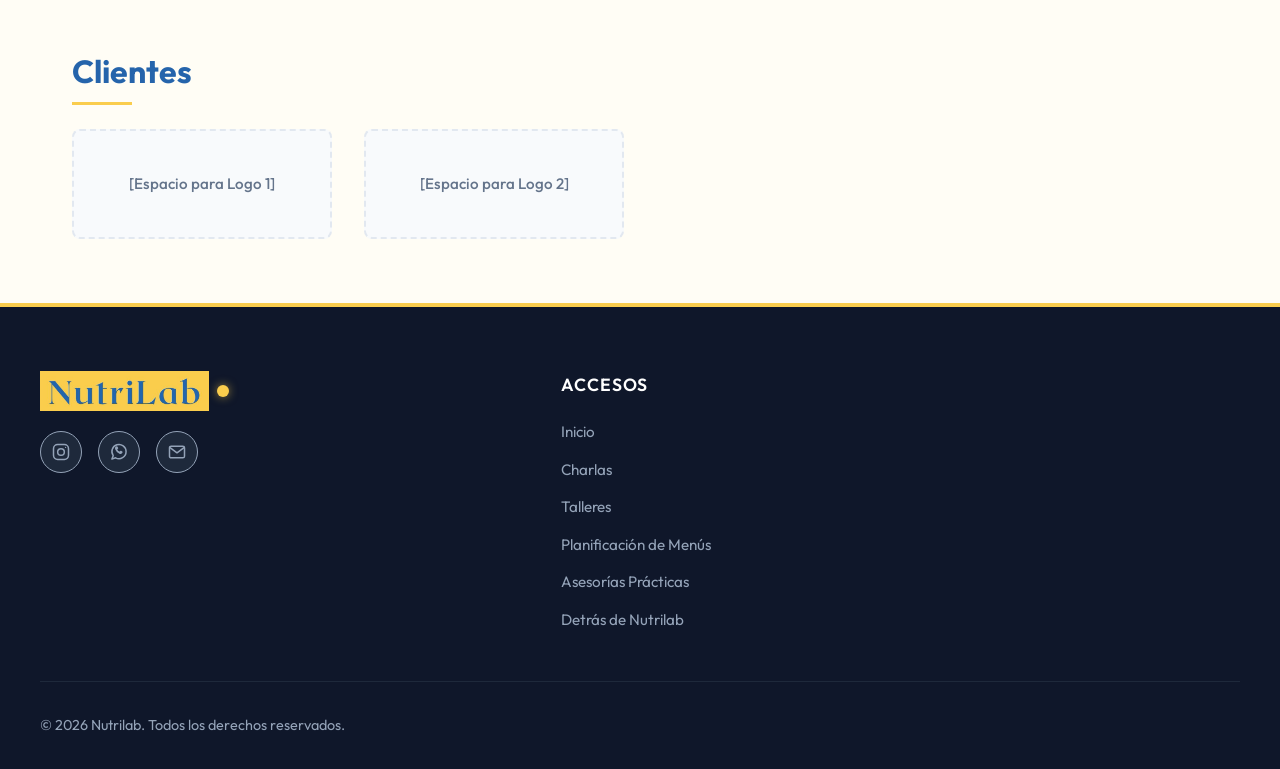
==== commit b04399d0: "comentarios de clientes" ====
--- a/index.html
+++ b/index.html
@@ -128,9 +128,32 @@
             </div>
 
             <section class="comments-section">
-                <h2 class="section-title">Comentarios</h2>
-                <div class="empty-block">
-                    [Espacio para comentarios y testimonios]
+                <h2 class="section-title">Sumate a quienes ya hicieron la diferencia en su organización</h2>
+                <div class="comments-grid">
+                    <article class="comment-card">
+                        <div class="client-photo-placeholder" role="img"
+                            aria-label="Espacio para la foto de Micaella Pérez"></div>
+                        <h3 class="comment-client-name">Micaella Pérez</h3>
+                        <p class="comment-client-text">Agregar comentario de cliente</p>
+                    </article>
+                    <article class="comment-card">
+                        <div class="client-photo-placeholder" role="img"
+                            aria-label="Espacio para la foto de Micaella Pérez"></div>
+                        <h3 class="comment-client-name">Micaella Pérez</h3>
+                        <p class="comment-client-text">Agregar comentario de cliente</p>
+                    </article>
+                    <article class="comment-card">
+                        <div class="client-photo-placeholder" role="img"
+                            aria-label="Espacio para la foto de Micaella Pérez"></div>
+                        <h3 class="comment-client-name">Micaella Pérez</h3>
+                        <p class="comment-client-text">Agregar comentario de cliente</p>
+                    </article>
+                    <article class="comment-card">
+                        <div class="client-photo-placeholder" role="img"
+                            aria-label="Espacio para la foto de Micaella Pérez"></div>
+                        <h3 class="comment-client-name">Micaella Pérez</h3>
+                        <p class="comment-client-text">Agregar comentario de cliente</p>
+                    </article>
                 </div>
             </section>
 
@@ -231,4 +254,4 @@
 
 </body>
 
-</html>+</html>
--- a/styles.css
+++ b/styles.css
@@ -546,6 +546,10 @@
         gap: 1.25rem;
     }
 
+    .comments-grid {
+        grid-template-columns: repeat(2, 1fr);
+    }
+
     .client-logo-placeholder {
         height: 85px;
         font-size: 0.85rem;
@@ -640,6 +644,44 @@
 
 .highlight-text p {
     margin: 0;
+}
+
+/* Client comments */
+.comments-grid {
+    display: grid;
+    grid-template-columns: repeat(4, 1fr);
+    gap: 2rem;
+}
+
+.comment-card {
+    display: flex;
+    flex-direction: column;
+    align-items: center;
+    padding: 2rem;
+    text-align: center;
+    background-color: var(--color-bg-white);
+    border: 1px solid var(--color-border);
+    border-radius: 12px;
+}
+
+.client-photo-placeholder {
+    width: 128px;
+    aspect-ratio: 1;
+    border: 2px dashed var(--color-border);
+    border-radius: 50%;
+    background-color: #f8fafc;
+}
+
+.comment-client-name {
+    margin-top: 1.25rem;
+    color: var(--color-brand-primary);
+    font-size: 1.25rem;
+}
+
+.comment-client-text {
+    margin-top: 0.5rem;
+    color: var(--color-text-dark);
+    line-height: 1.6;
 }
 
 .charla-carousel {
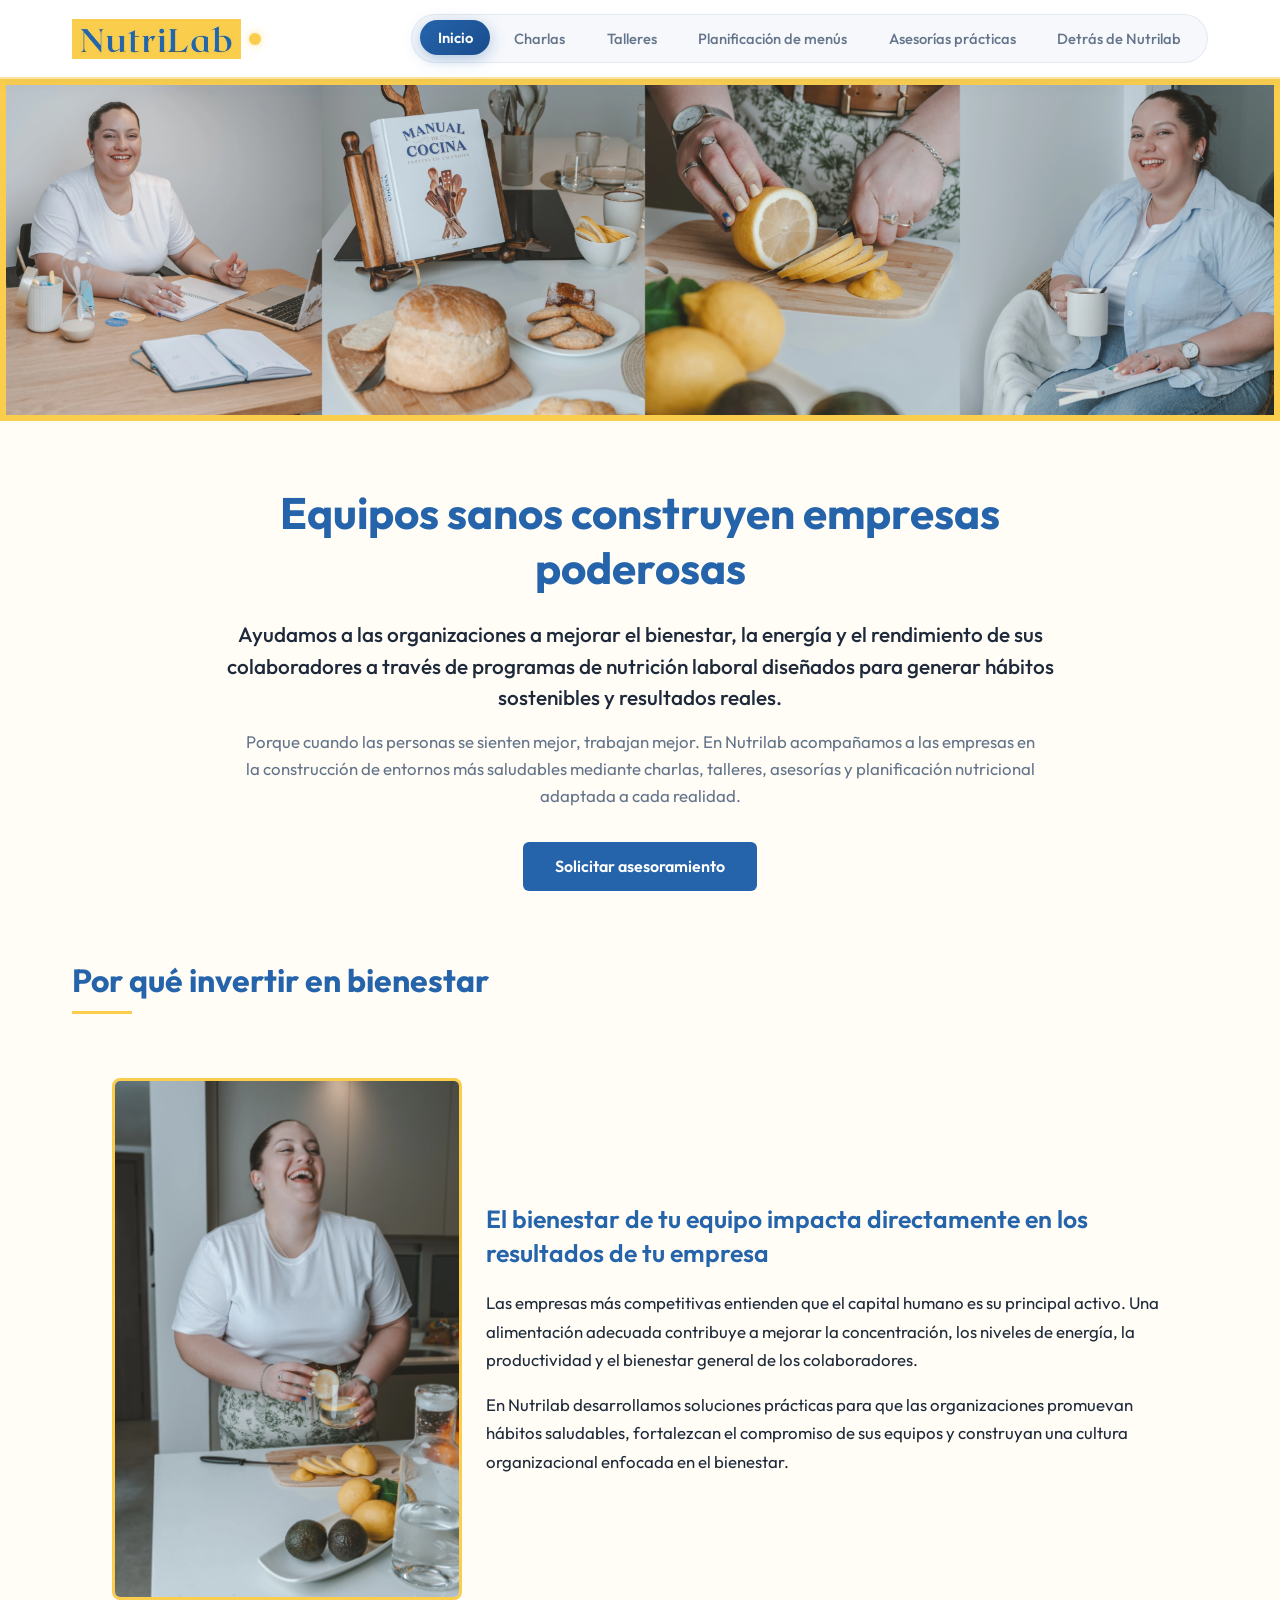
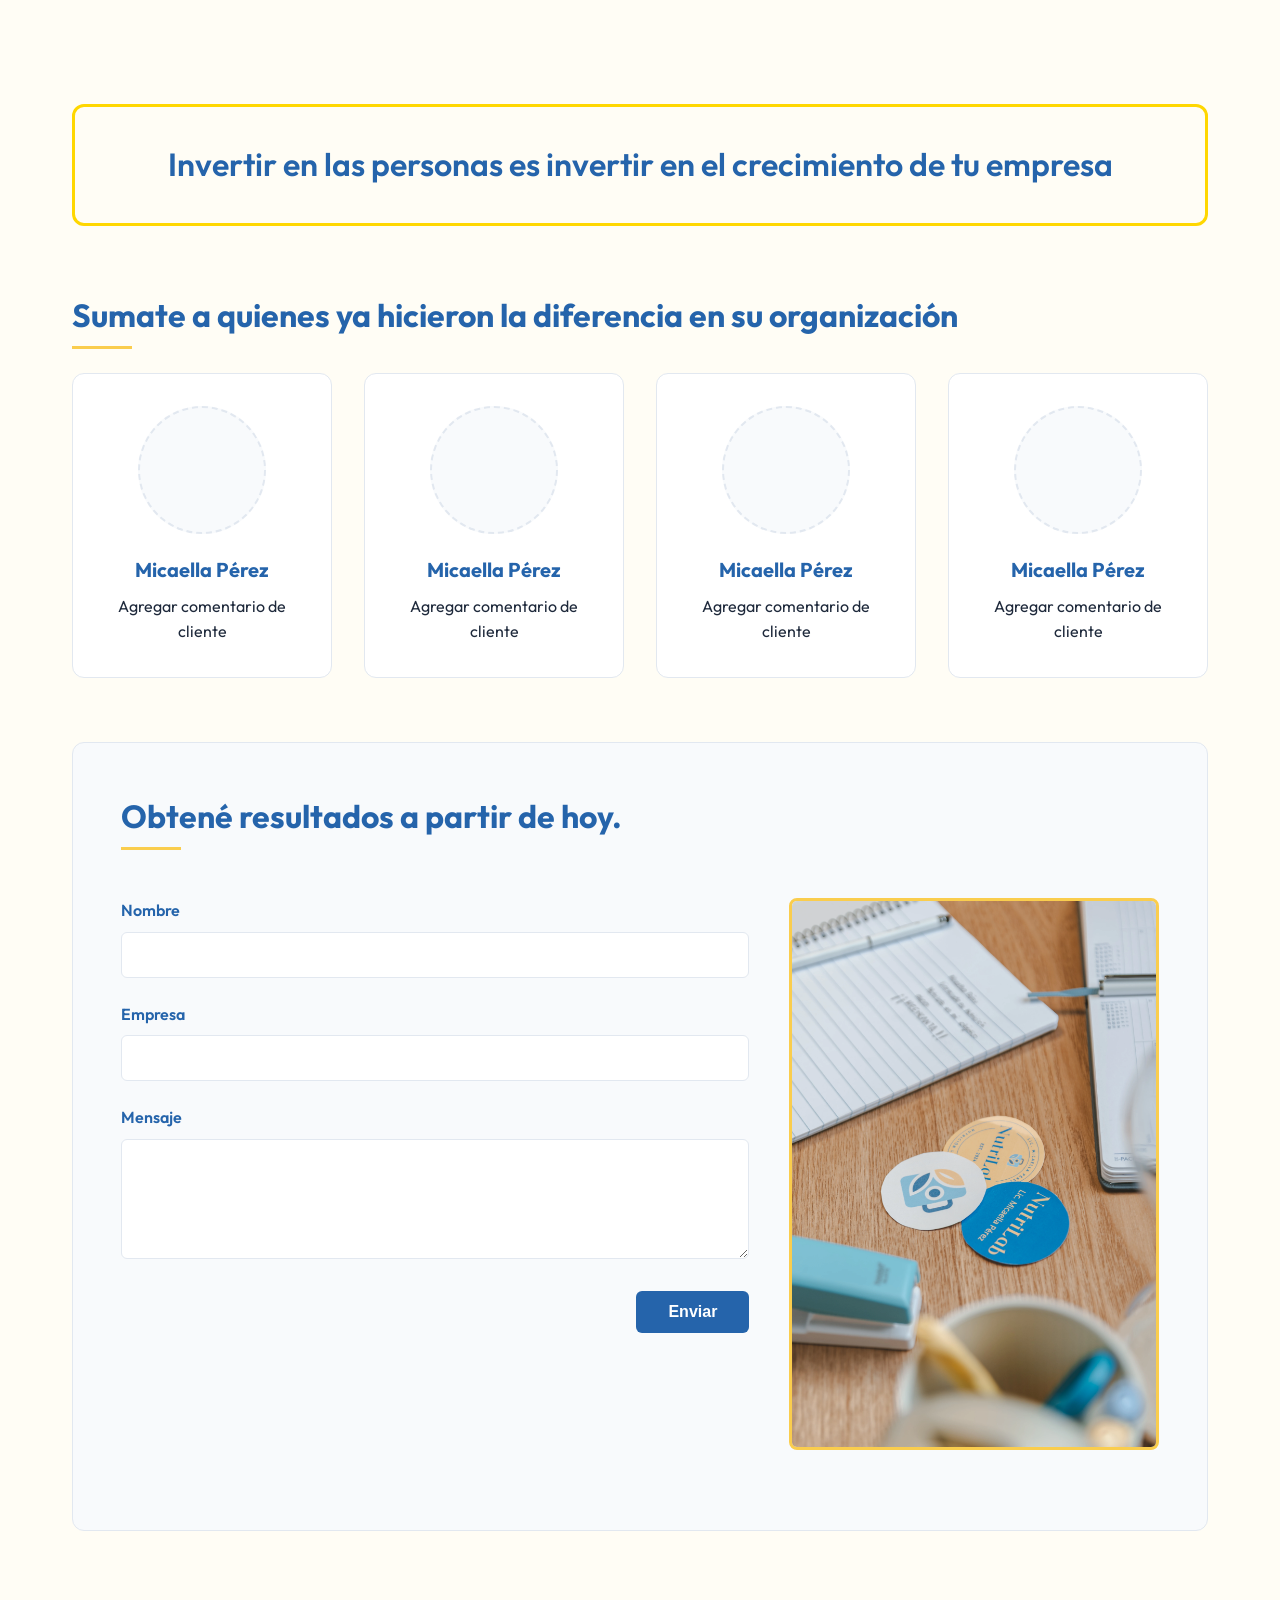
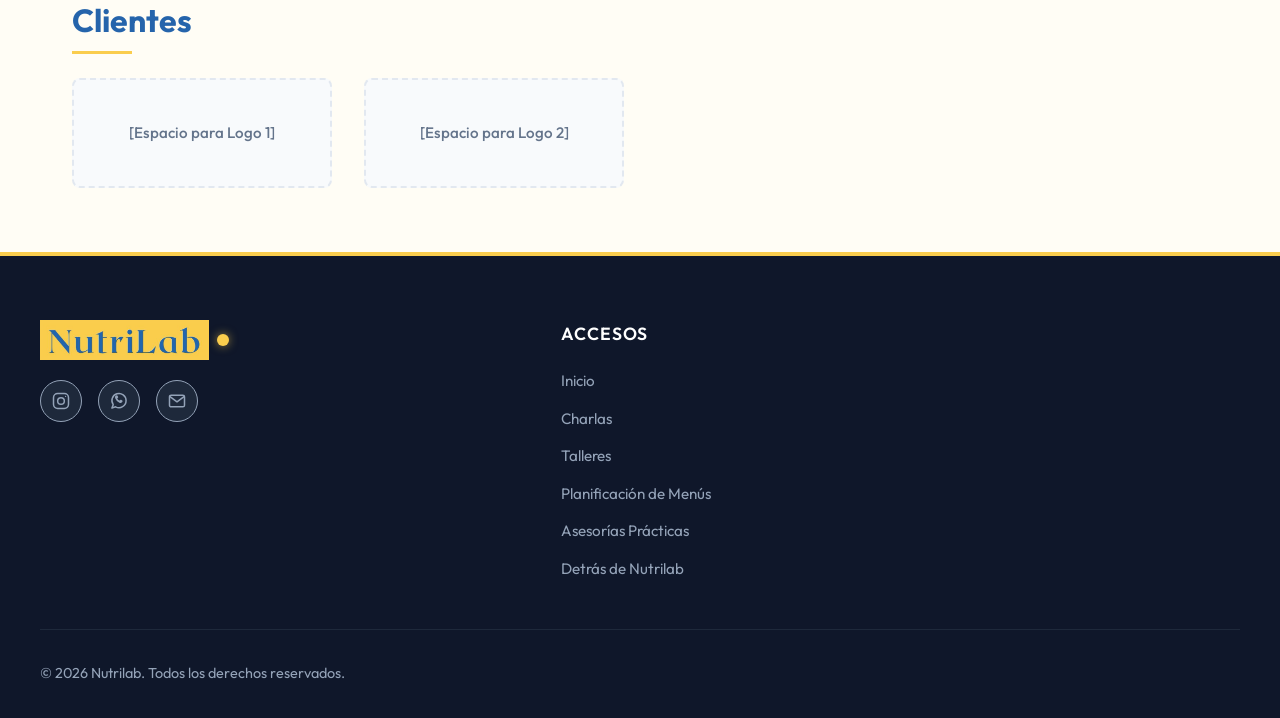
==== commit 798a50b0: "texto en contactos" ====
--- a/index.html
+++ b/index.html
@@ -159,8 +159,7 @@
 
             <!-- Contact Section -->
             <section class="contact-section" id="contacto">
-                <h2 class="section-title" style="margin-bottom: 3rem;">Conversemos sobre cómo podemos potenciar el
-                    bienestar de tu equipo.</h2>
+                <h2 class="section-title" style="margin-bottom: 3rem;">Obtené resultados a partir de hoy.</h2>
                 <div class="contact-grid">
                     <!-- Left: space for image -->
                     <img src="Assets/contacto.webp" alt="Contacto" class="contact-image">
@@ -254,4 +253,4 @@
 
 </body>
 
-</html>
+</html>
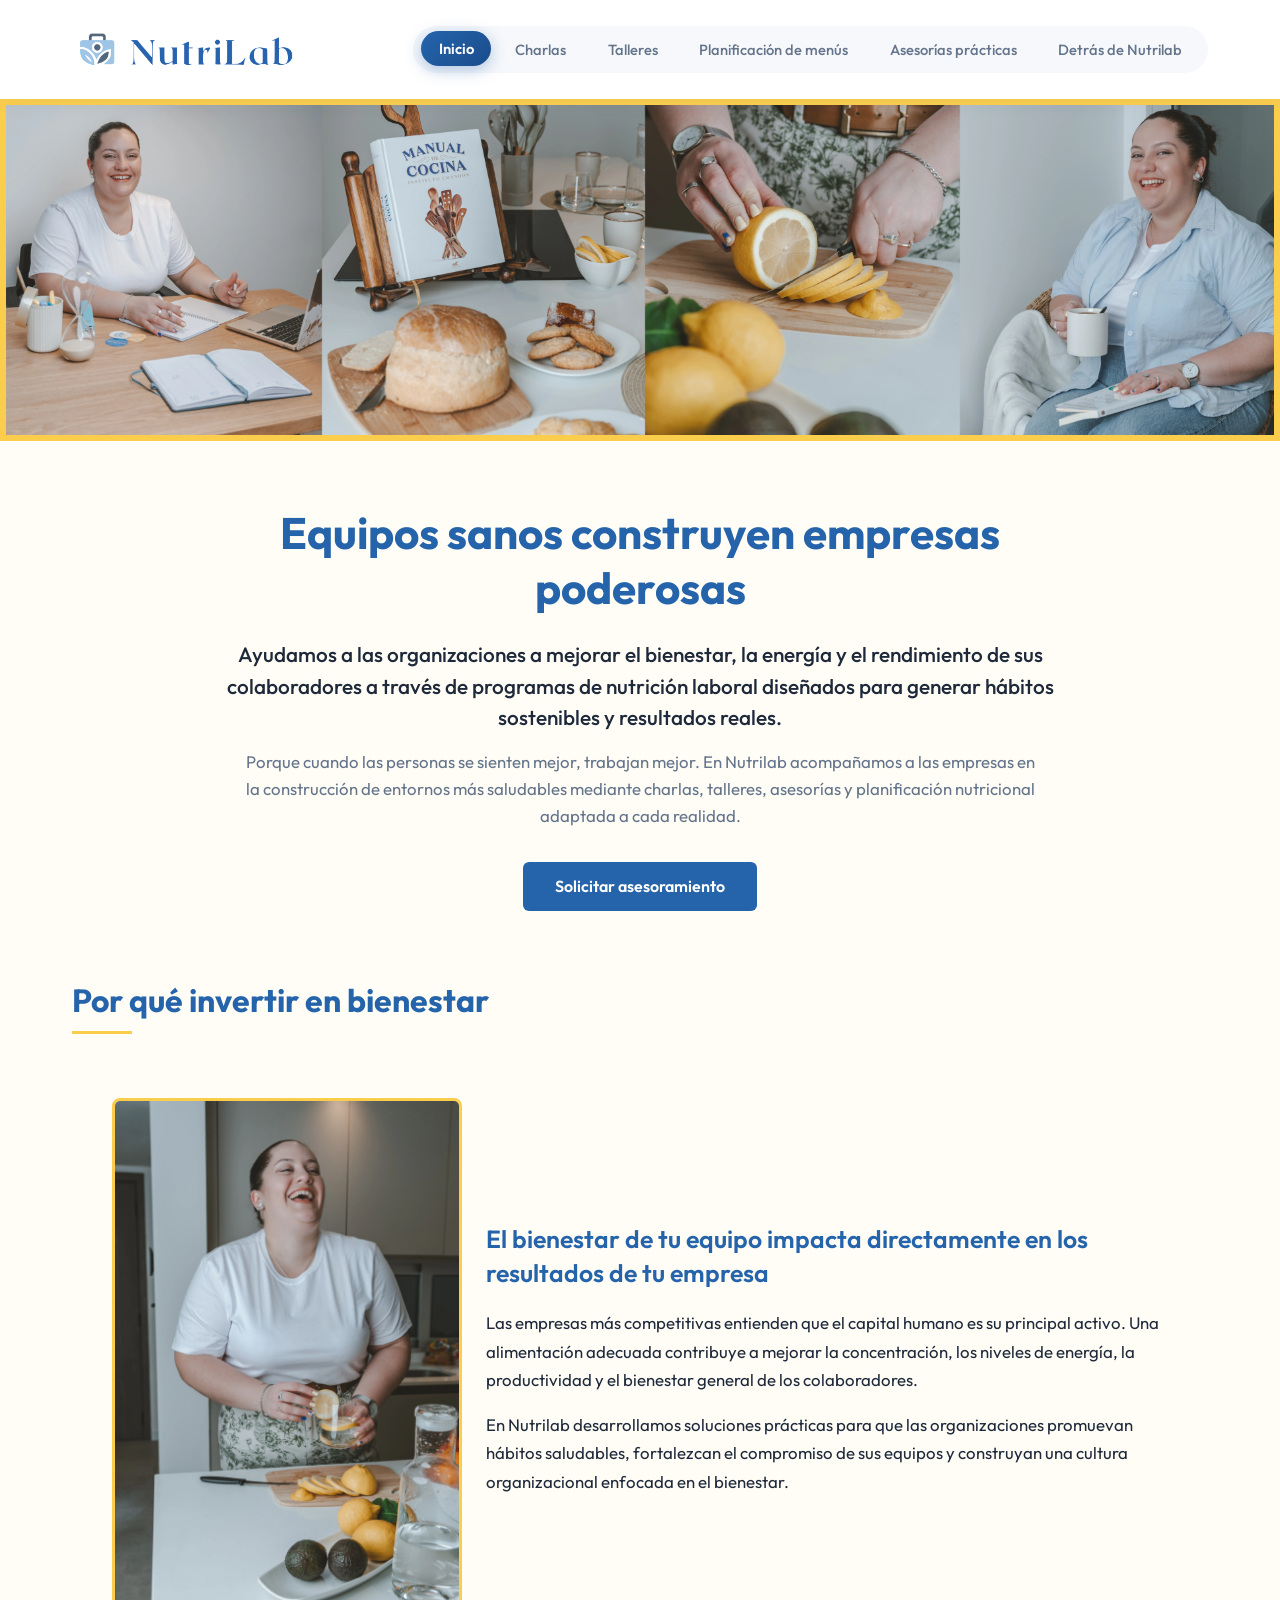
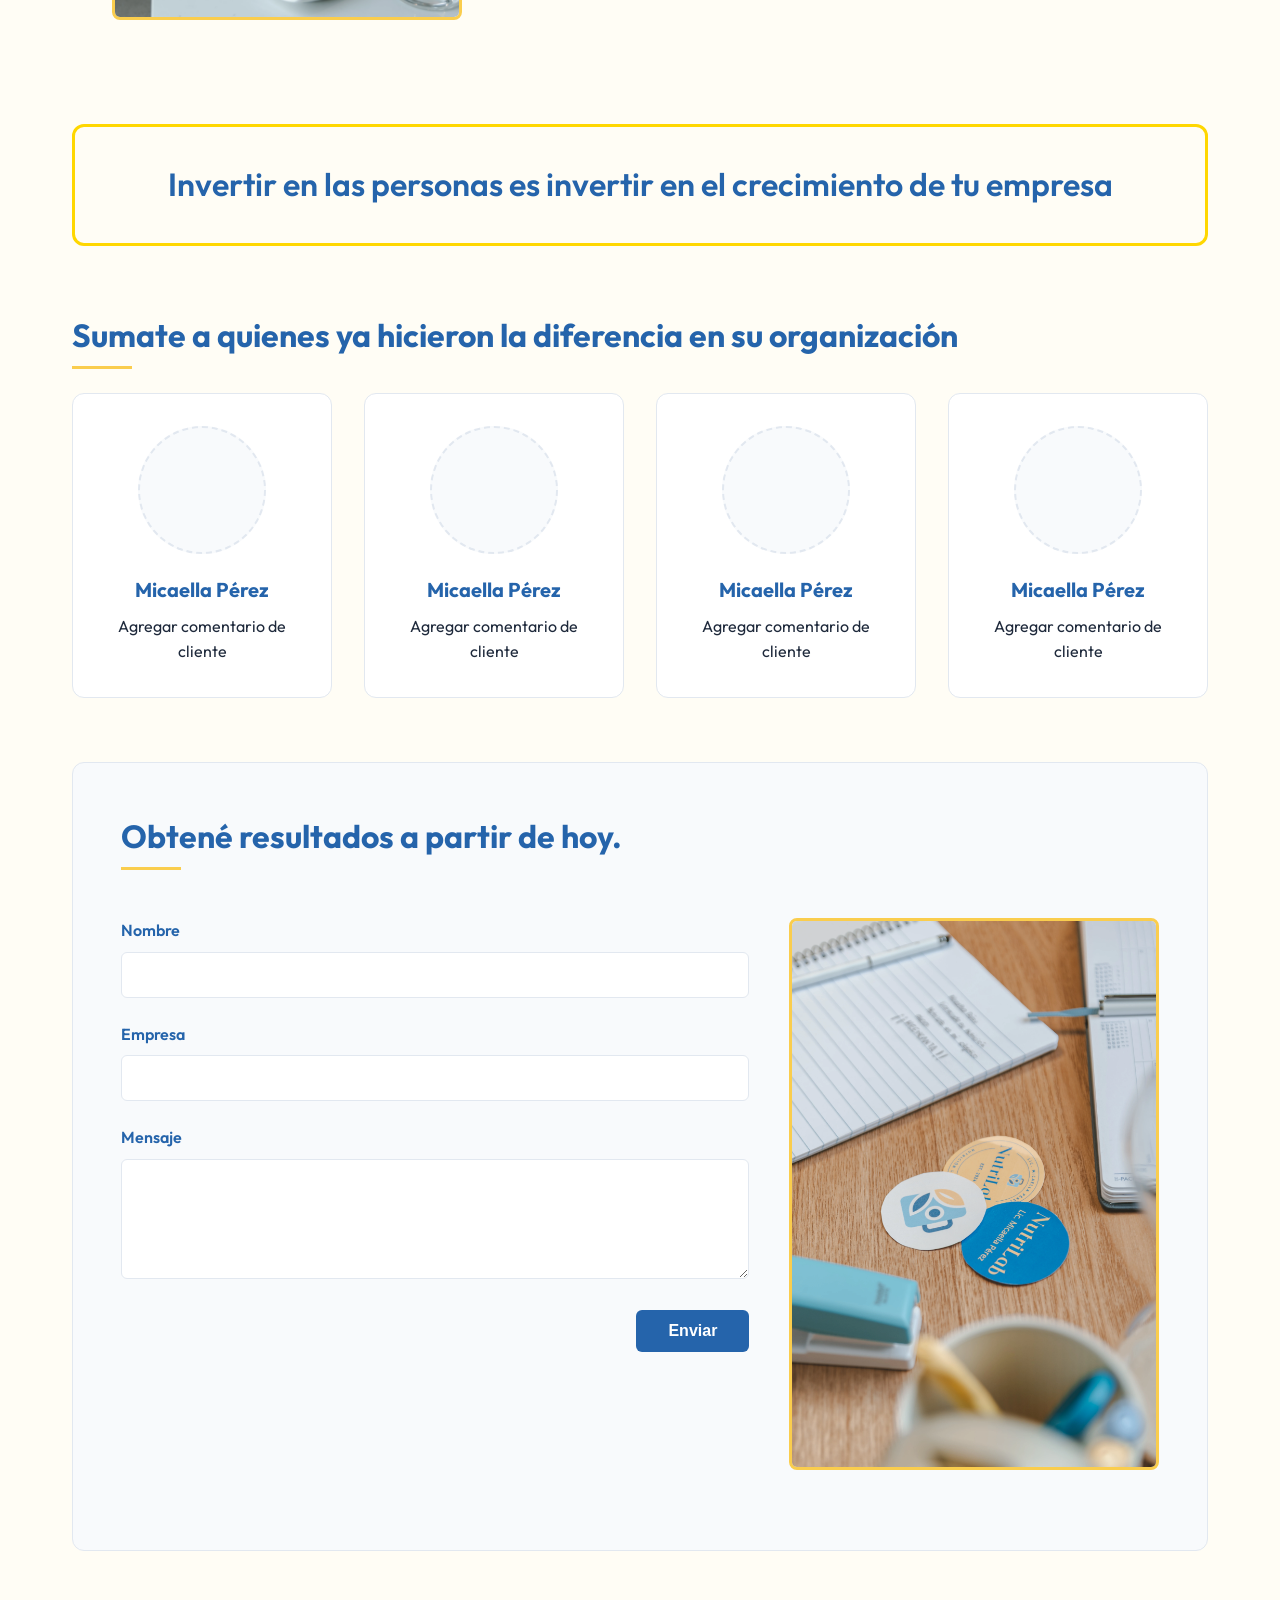
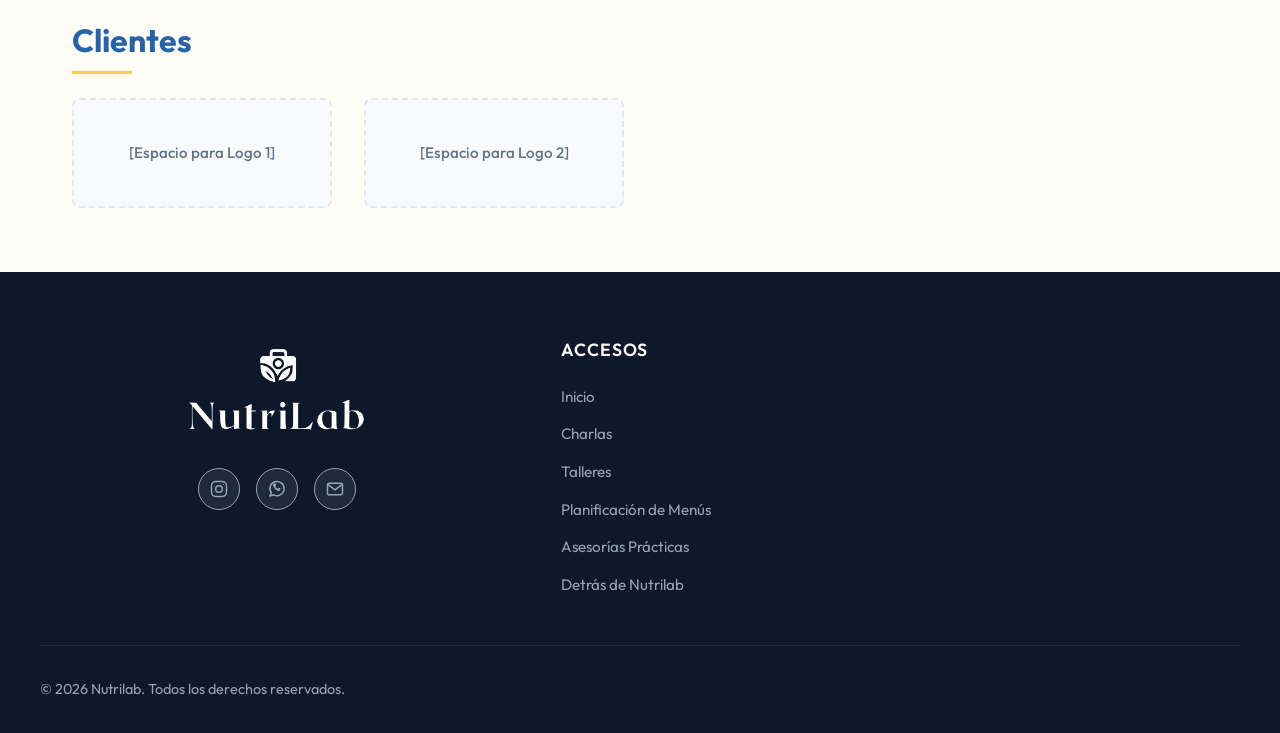
==== commit d30c2efa: "logos footer y nav" ====
--- a/index.html
+++ b/index.html
@@ -205,7 +205,7 @@
     <footer>
         <div class="footer-grid">
             <div class="footer-column">
-                <a href="index.html" class="logo"><img src="Assets/logo.png" alt="Nutrilab" class="logo-image"></a>
+                <a href="index.html" class="footer-logo"><img src="Assets/Logo_blanco.png" alt="Nutrilab" class="logo-image"></a>
                 <div class="social-links">
                     <a href="#" class="social-icon" aria-label="Instagram">
                         <svg viewBox="0 0 24 24" aria-hidden="true">
--- a/styles.css
+++ b/styles.css
@@ -35,7 +35,7 @@
     background-color: rgba(255, 255, 255, 0.92);
     backdrop-filter: blur(16px);
     -webkit-backdrop-filter: blur(16px);
-    border-bottom: 2px solid rgba(250, 205, 77, 0.55);
+    border: none;
     box-shadow: 0 4px 20px -4px rgba(37, 100, 171, 0.07);
     position: sticky;
     top: 0;
@@ -46,7 +46,7 @@
 .nav-container {
     max-width: var(--max-width);
     margin: 0 auto;
-    padding: 0.9rem 2rem;
+    padding: 0.6rem 2rem;
     display: flex;
     justify-content: space-between;
     align-items: center;
@@ -61,33 +61,30 @@
     display: flex;
     align-items: center;
     gap: 0.5rem;
+    border: none;
     transition: transform 0.25s cubic-bezier(0.34, 1.56, 0.64, 1);
 }
 
-/* Reduce logo image size in header and footer */
 .logo img.logo-image,
+.footer-logo img.logo-image,
+img.logo-image {
+    border: none;
+    outline: none;
+    box-shadow: none;
+}
+
+.logo img.logo-image {
+    height: 5rem;
+    width: auto;
+}
+
 .footer-logo img.logo-image {
-    height: 2.5rem;
+    height: 7rem;
     width: auto;
-}
-
-.logo::after {
-    content: '';
-    display: inline-block;
-    width: 12px;
-    height: 12px;
-    background-color: var(--color-brand-accent);
-    border-radius: 50%;
-    box-shadow: 0 0 10px rgba(250, 205, 77, 0.6);
-    transition: transform 0.3s cubic-bezier(0.34, 1.56, 0.64, 1);
 }
 
 .logo:hover {
     transform: translateY(-1px);
-}
-
-.logo:hover::after {
-    transform: scale(1.3);
 }
 
 nav {
@@ -97,7 +94,7 @@
     background-color: rgba(241, 245, 249, 0.65);
     padding: 0.35rem 0.5rem;
     border-radius: 9999px;
-    border: 1px solid rgba(226, 232, 240, 0.85);
+    border: none;
 }
 
 nav a {
@@ -172,11 +169,10 @@
         justify-content: center;
         align-items: center;
         padding: 0.8rem 1.2rem;
-        /* reduced height by 20% */
         background-color: rgba(255, 255, 255, 0.92);
         backdrop-filter: blur(16px);
         -webkit-backdrop-filter: blur(16px);
-        border-bottom: 2px solid rgba(250, 205, 77, 0.7);
+        border: none;
         position: sticky;
         top: 0;
         z-index: 100;
@@ -185,8 +181,8 @@
 
     /* Show the floating pill nav at the bottom */
     .mobile-nav-pill {
-        display: flex;
-        justify-content: space-around;
+        display: grid;
+        grid-template-columns: repeat(3, minmax(0, 1fr));
         align-items: center;
         position: fixed;
         bottom: 1cm;
@@ -199,13 +195,12 @@
         -webkit-backdrop-filter: blur(20px) saturate(180%);
         border: 1px solid rgba(255, 255, 255, 0.15);
         border-radius: 9999px;
-        padding: 0.5rem 0.65rem;
+        padding: 0.5rem;
         gap: 0.35rem;
         box-shadow: 0 12px 36px -4px rgba(15, 23, 42, 0.45),
             0 4px 12px rgba(0, 0, 0, 0.25),
             inset 0 1px 0 rgba(255, 255, 255, 0.18);
-        max-width: calc(100vw - 2.5rem);
-        width: max-content;
+        width: min(360px, calc(100vw - 2.5rem));
         transition: all 0.3s cubic-bezier(0.34, 1.56, 0.64, 1);
     }
 
@@ -216,7 +211,7 @@
         font-weight: 500;
         font-size: 0.82rem;
         font-family: var(--font-sans);
-        padding: 0.55rem 1rem;
+        padding: 0.55rem 0.5rem;
         border-radius: 9999px;
         border: none;
         background: transparent;
@@ -224,7 +219,7 @@
         white-space: nowrap;
         display: flex;
         align-items: center;
-        gap: 0.35rem;
+        justify-content: center;
         transition: all 0.25s cubic-bezier(0.34, 1.56, 0.64, 1);
         position: relative;
         user-select: none;
@@ -267,20 +262,17 @@
     }
 
     .pill-servicios-btn .arrow {
-        font-size: 0.55rem;
-        transition: transform 0.3s cubic-bezier(0.34, 1.56, 0.64, 1);
-        display: inline-block;
-        opacity: 0.8;
-    }
-
-    .pill-servicios-btn.open .arrow {
-        transform: rotate(180deg);
-        opacity: 1;
+        display: none;
     }
 
     /* Wrapper for the Servicios button + its dropdown */
     .pill-servicios-wrapper {
         position: relative;
+        min-width: 0;
+    }
+
+    .pill-servicios-btn {
+        width: 100%;
     }
 
     /* The dropdown panel that slides up from the pill */
@@ -546,10 +538,6 @@
         gap: 1.25rem;
     }
 
-    .comments-grid {
-        grid-template-columns: repeat(2, 1fr);
-    }
-
     .client-logo-placeholder {
         height: 85px;
         font-size: 0.85rem;
@@ -682,6 +670,25 @@
     margin-top: 0.5rem;
     color: var(--color-text-dark);
     line-height: 1.6;
+}
+
+@media (max-width: 768px) {
+    .comments-grid {
+        grid-template-columns: repeat(2, minmax(0, 1fr));
+        gap: 1rem;
+    }
+
+    .comment-card {
+        padding: 1.25rem 0.75rem;
+    }
+
+    .client-photo-placeholder {
+        width: 96px;
+    }
+
+    .comment-client-name {
+        font-size: 1.05rem;
+    }
 }
 
 .charla-carousel {
@@ -1179,7 +1186,7 @@
     color: #94a3b8;
     padding: 4rem 2rem 2rem 2rem;
     margin-top: 4rem;
-    border-top: 4px solid var(--color-brand-accent);
+    border: none;
 }
 
 .footer-grid {
@@ -1198,6 +1205,10 @@
     gap: 1.25rem;
 }
 
+.footer-column:first-child {
+    align-items: center;
+}
+
 .footer-logo {
     color: var(--color-bg-white);
     font-size: 1.8rem;
@@ -1206,16 +1217,9 @@
     letter-spacing: -0.05em;
     display: flex;
     align-items: center;
+    justify-content: center;
     gap: 0.5rem;
-}
-
-.footer-logo::after {
-    content: '';
-    display: inline-block;
-    width: 10px;
-    height: 10px;
-    background-color: var(--color-brand-accent);
-    border-radius: 50%;
+    border: none;
 }
 
 .footer-title {
@@ -1249,6 +1253,7 @@
     display: flex;
     gap: 1rem;
     align-items: center;
+    justify-content: center;
 }
 
 .social-icon {
@@ -1306,4 +1311,4 @@
         gap: 1rem;
         text-align: center;
     }
-}
+}
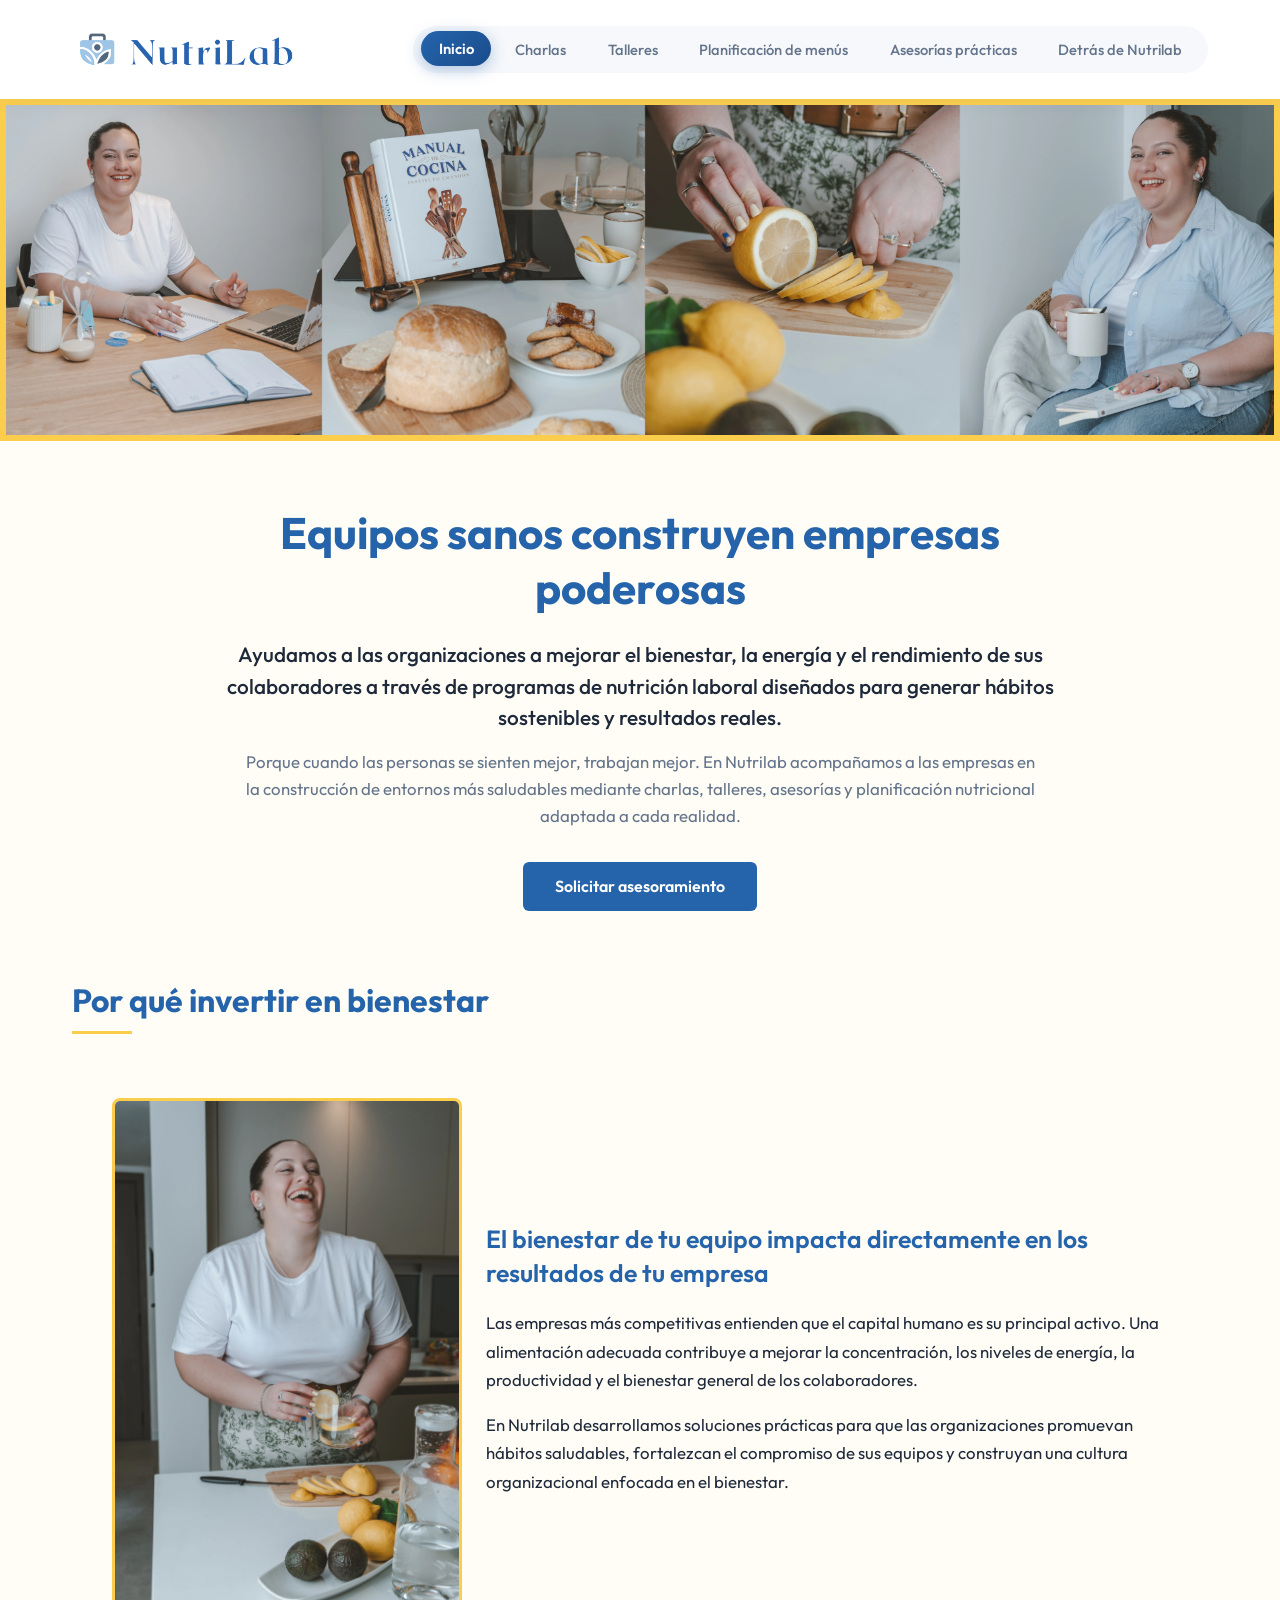
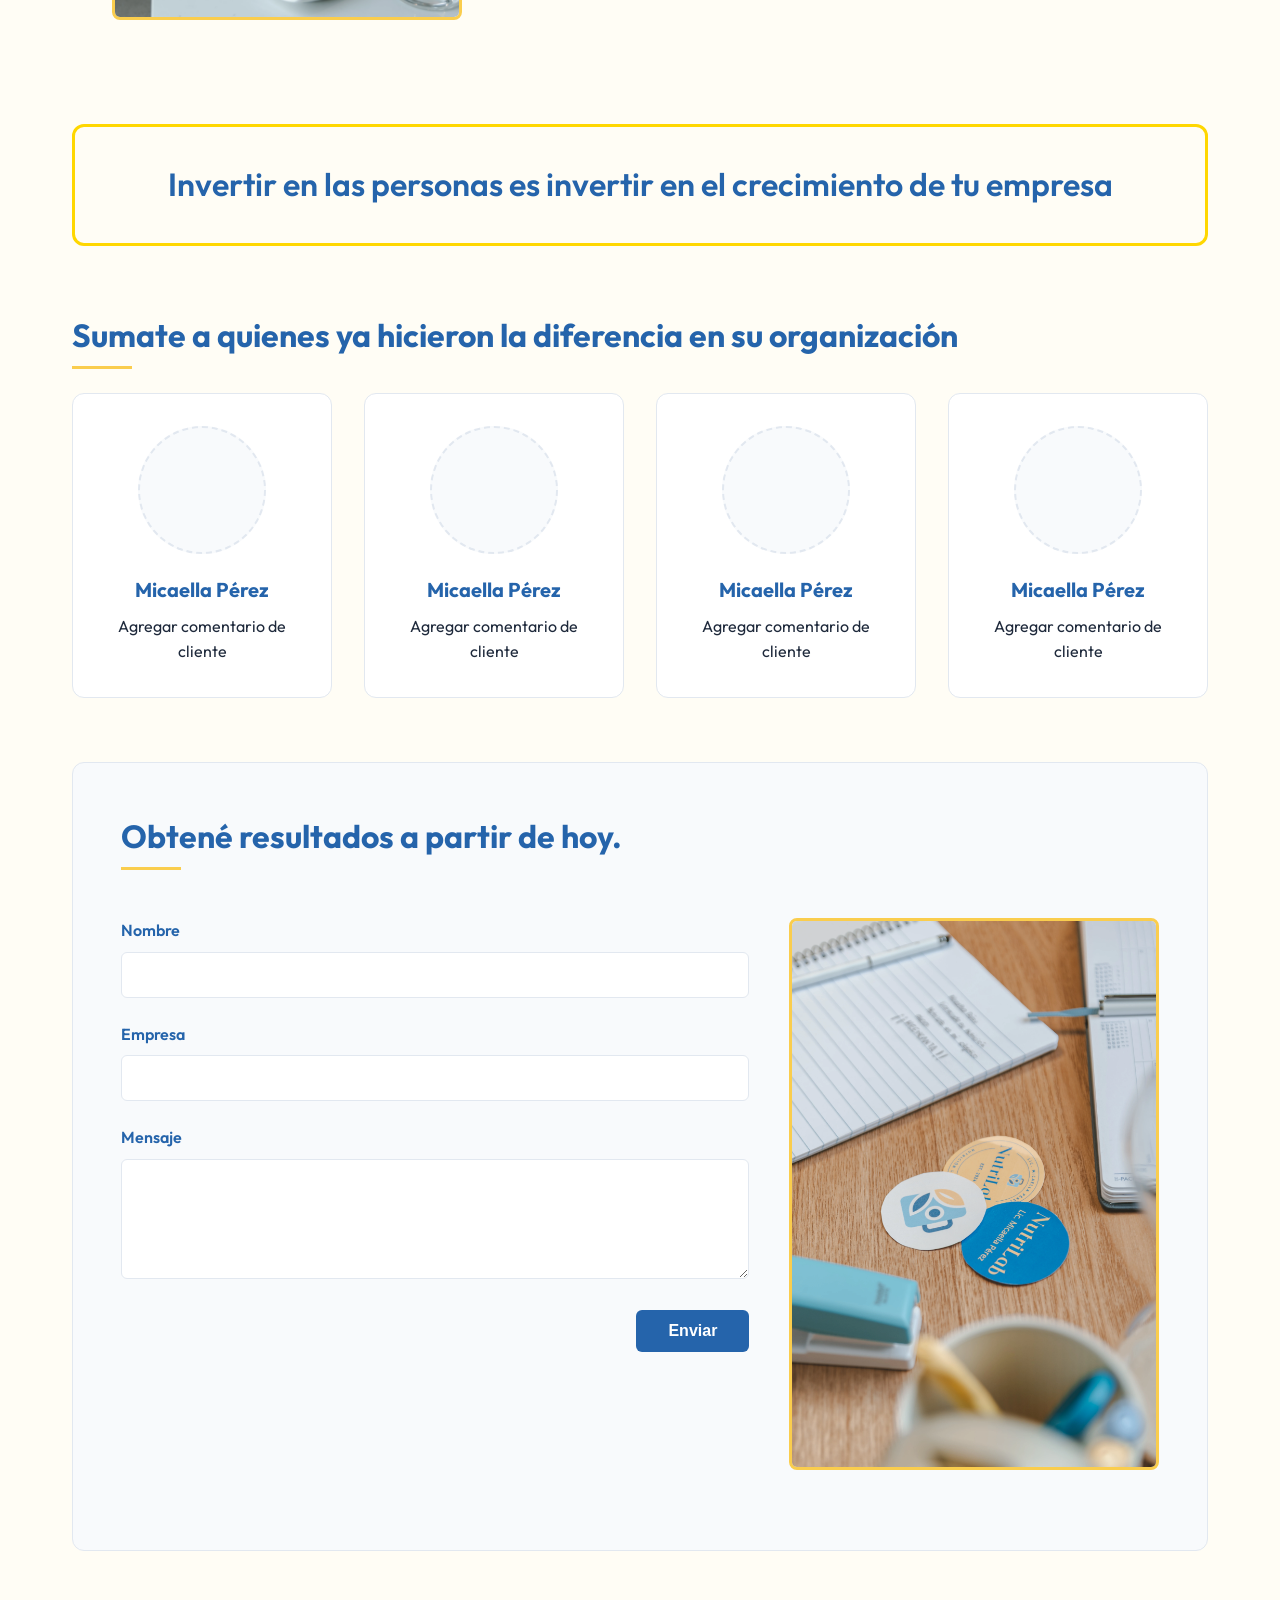
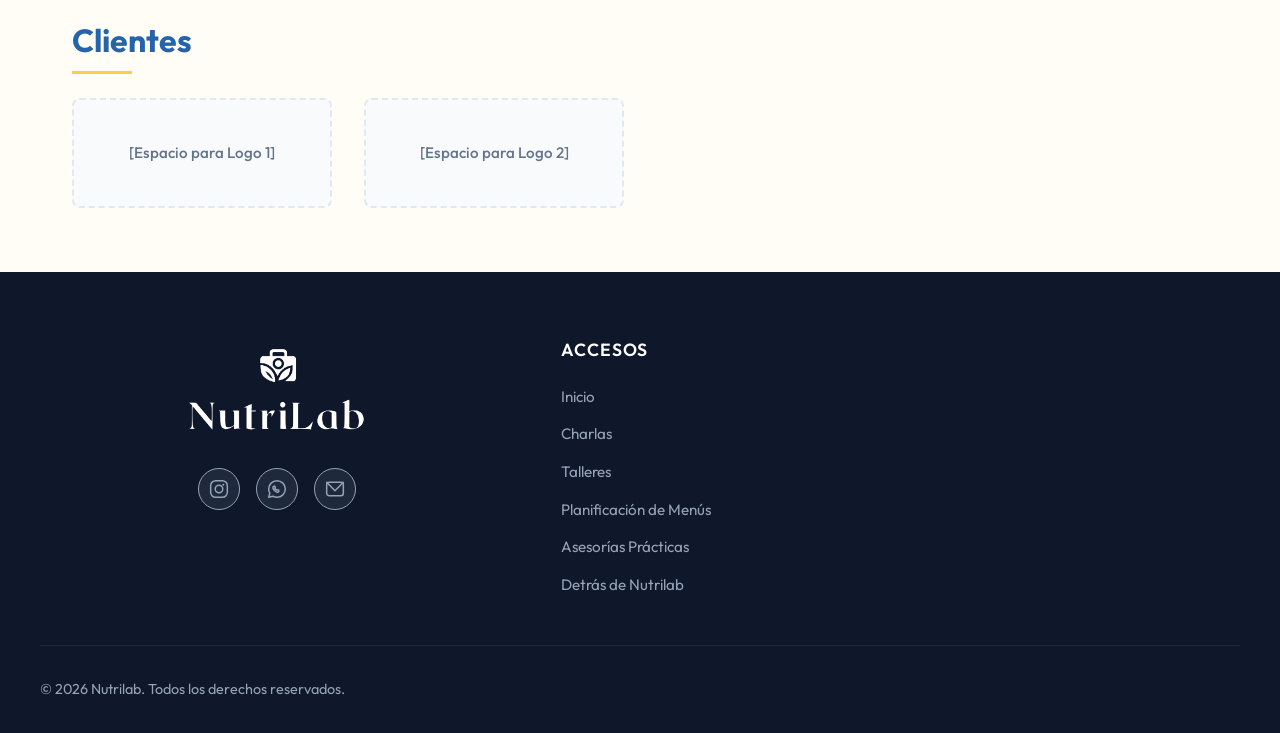
==== commit 35bed3ec: "icnos footer contactos" ====
--- a/index.html
+++ b/index.html
@@ -209,22 +209,21 @@
                 <div class="social-links">
                     <a href="#" class="social-icon" aria-label="Instagram">
                         <svg viewBox="0 0 24 24" aria-hidden="true">
-                            <rect x="3" y="3" width="18" height="18" rx="5" />
-                            <circle cx="12" cy="12" r="4" />
-                            <circle cx="17.5" cy="6.5" r="0.75" class="social-icon-dot" />
+                            <rect x="2" y="2" width="20" height="20" rx="6" ry="6" />
+                            <circle cx="12" cy="12" r="4.5" />
+                            <circle cx="17.2" cy="6.8" r="1.2" fill="currentColor" stroke="none" />
                         </svg>
                     </a>
                     <a href="#" class="social-icon" aria-label="WhatsApp">
                         <svg viewBox="0 0 24 24" aria-hidden="true">
-                            <path d="M20.5 11.5a8.5 8.5 0 0 1-12.58 7.45L3.5 20.5l1.55-4.1A8.5 8.5 0 1 1 20.5 11.5Z" />
-                            <path
-                                d="M9 8.5c.2 2 2 3.8 4 4l1.1-1.1 1.4.7c-.45 1.2-1.3 1.65-2.2 1.35-2.5-.85-4.35-2.7-5.2-5.2-.3-.9.15-1.75 1.35-2.2l.7 1.4Z" />
+                            <path d="M12 2C6.48 2 2 6.48 2 12c0 1.85.5 3.58 1.37 5.07L2 22l5.07-1.35A9.96 9.96 0 0 0 12 22c5.52 0 10-4.48 10-10S17.52 2 12 2Z" />
+                            <path d="M8.5 8.5c.3 0 .6.05.85.1l.7 1.8-.6.6c.5 1 1.3 1.8 2.3 2.3l.6-.6 1.8.7c.05.25.1.55.1.85 0 1.1-1.35 2-2.5 1.5-2-.85-3.65-2.5-4.5-4.5-.5-1.15.4-2.5 1.5-2.5Z" stroke-linejoin="round" />
                         </svg>
                     </a>
                     <a href="#" class="social-icon" aria-label="Correo">
                         <svg viewBox="0 0 24 24" aria-hidden="true">
-                            <rect x="3" y="5" width="18" height="14" rx="2" />
-                            <path d="m4 7 8 6 8-6" />
+                            <rect x="2" y="4" width="20" height="16" rx="3" />
+                            <polyline points="2,4 12,14 22,4" />
                         </svg>
                     </a>
                 </div>
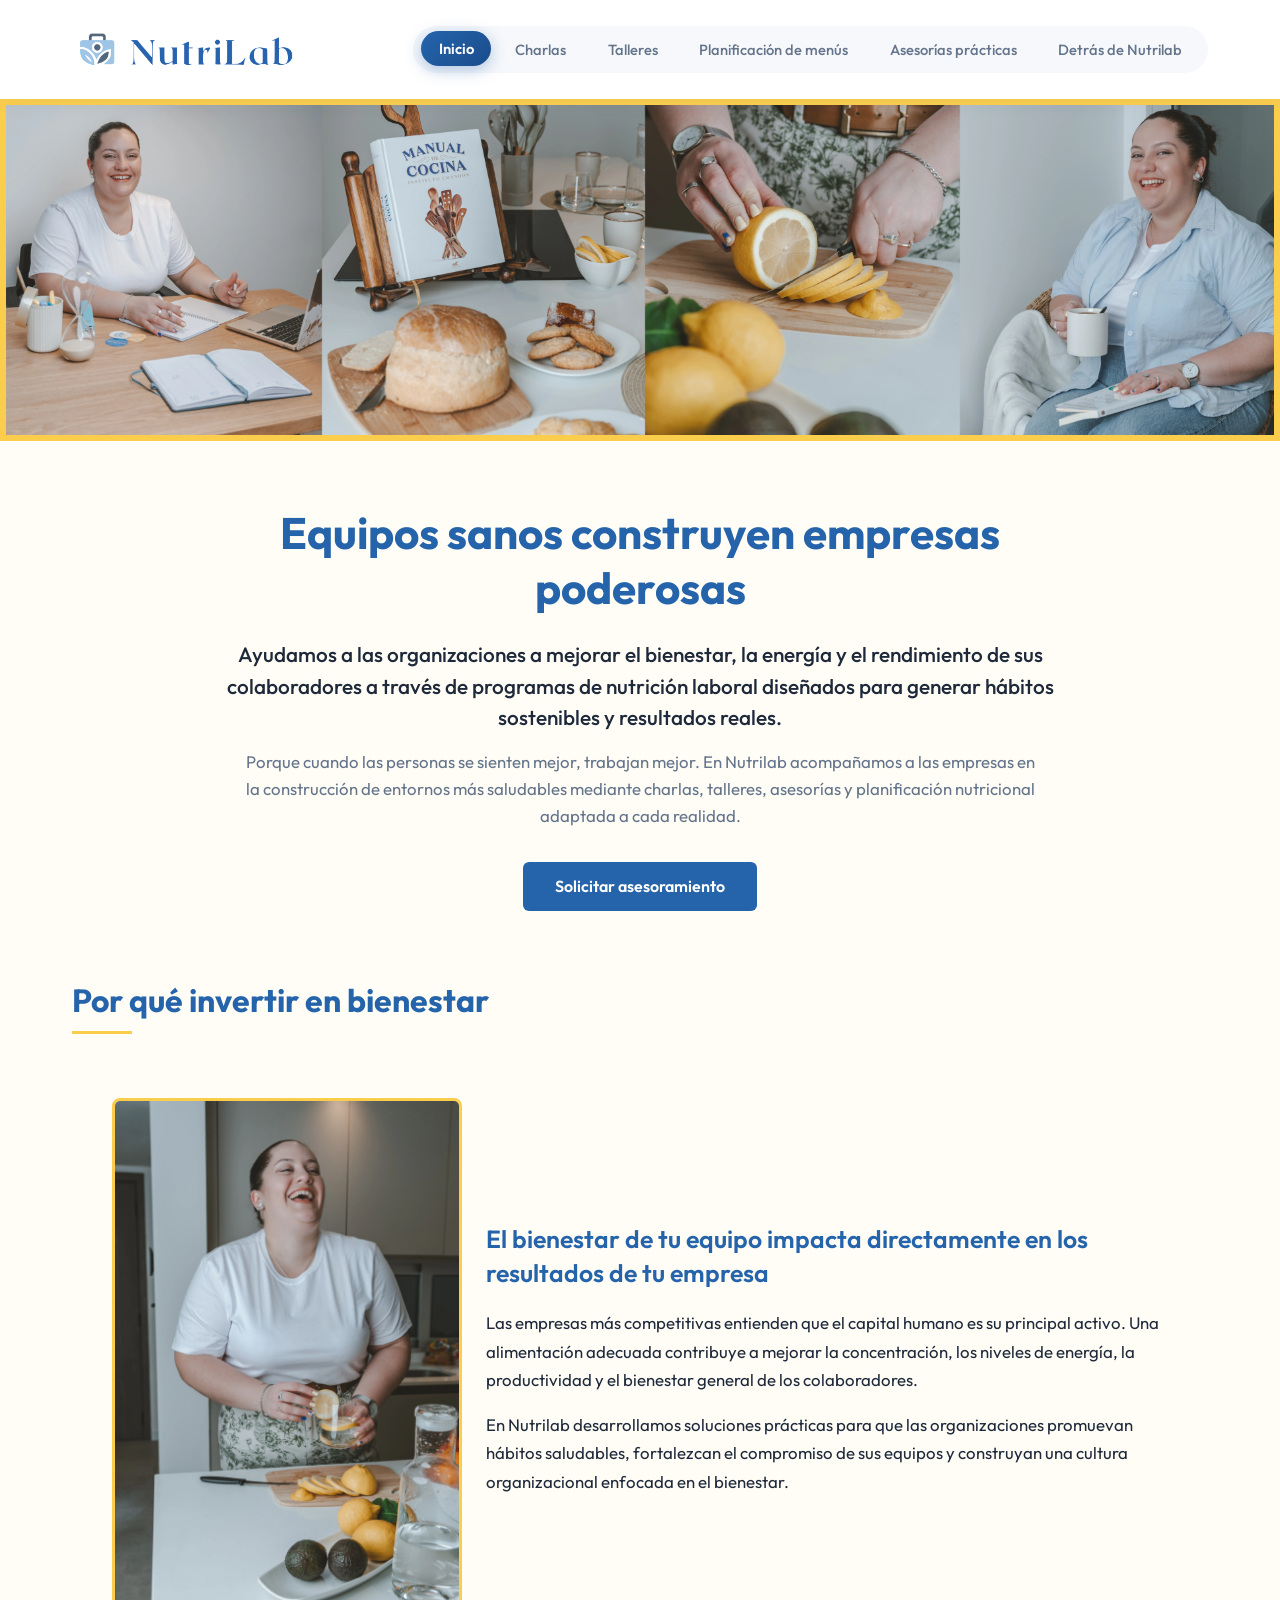
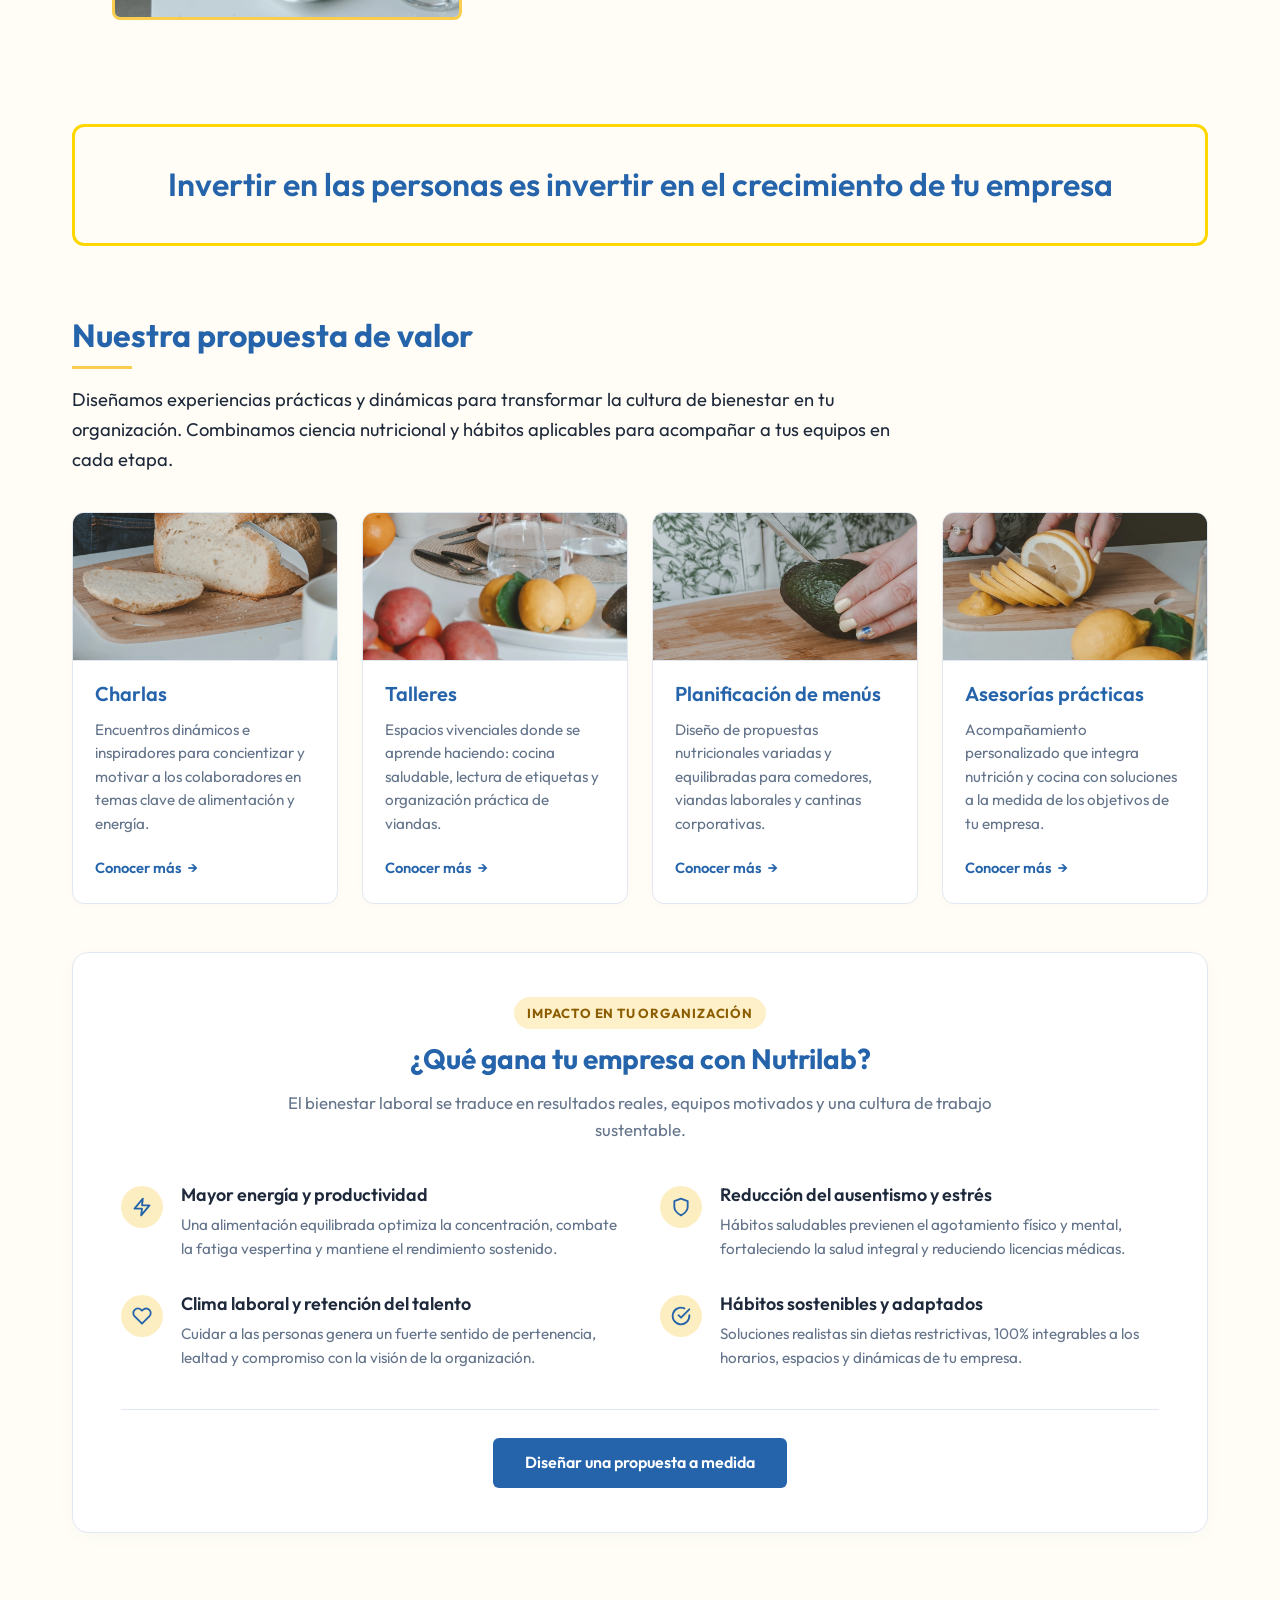
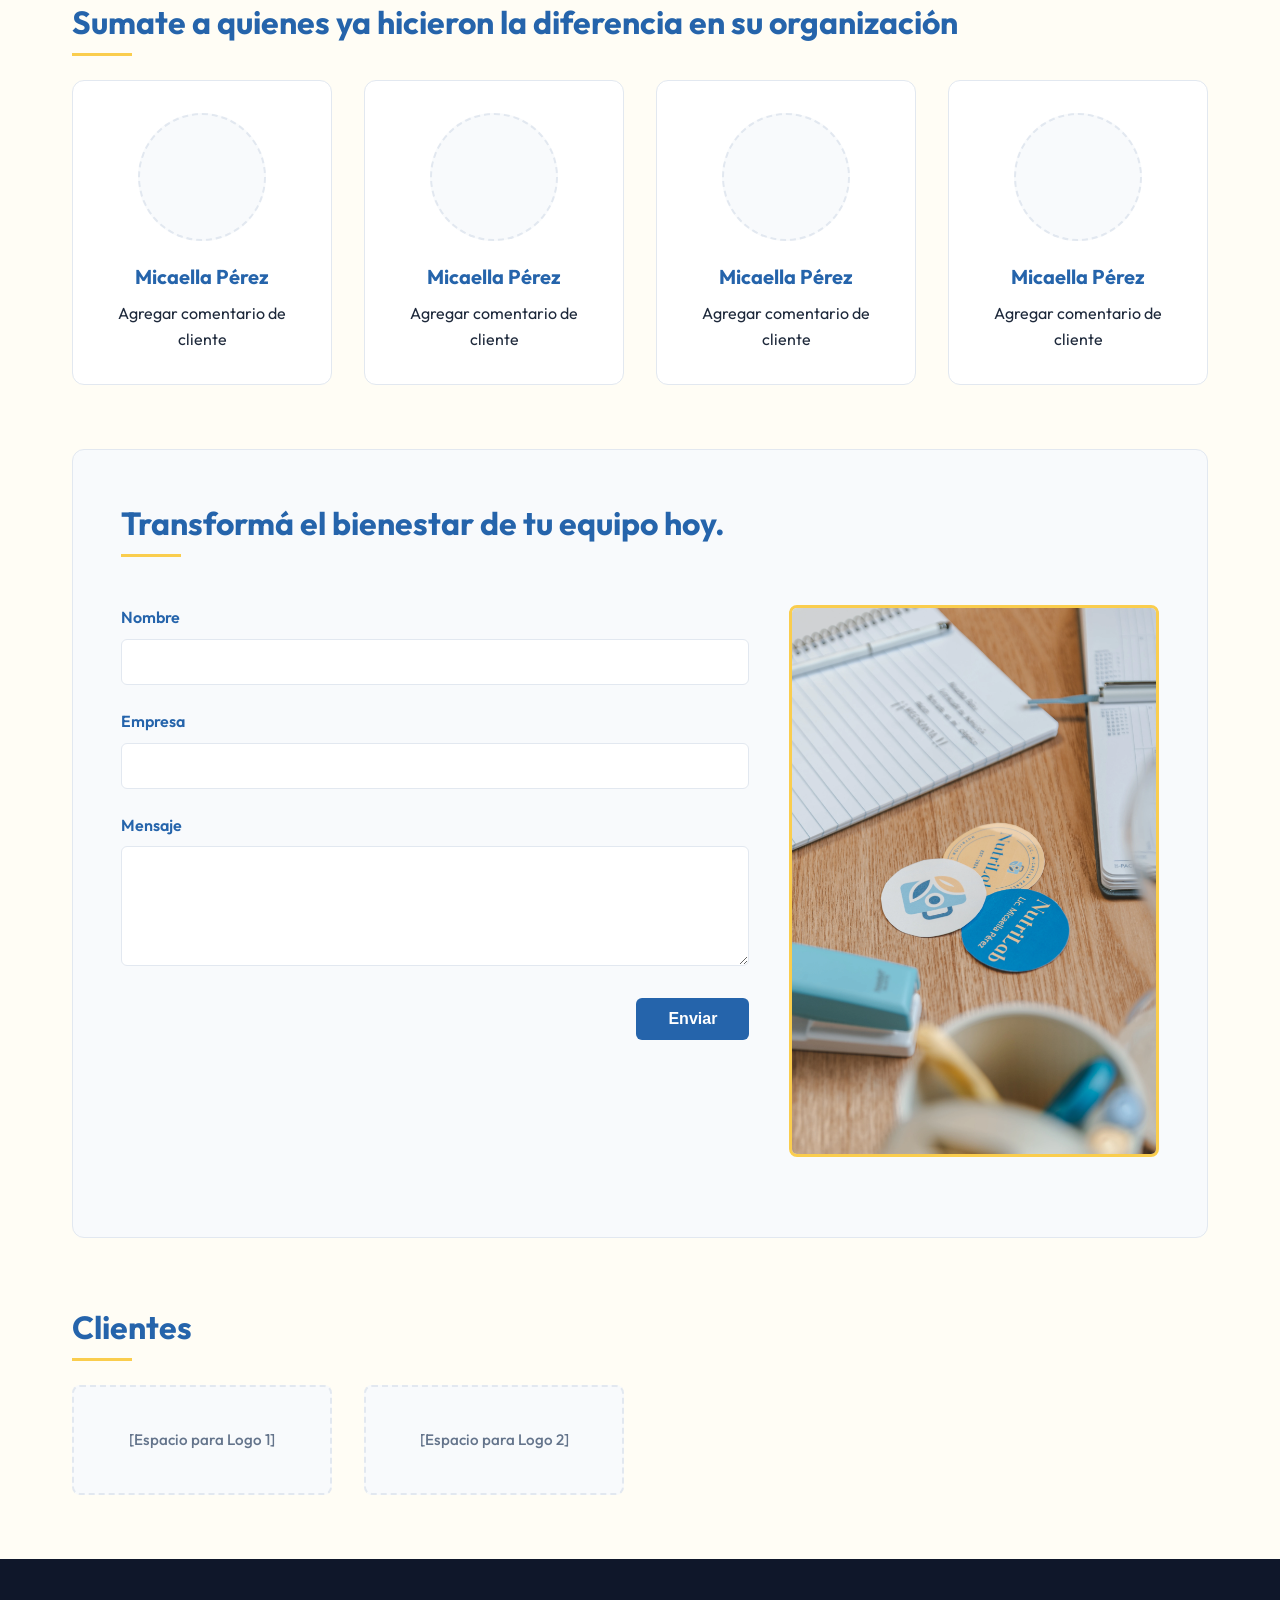
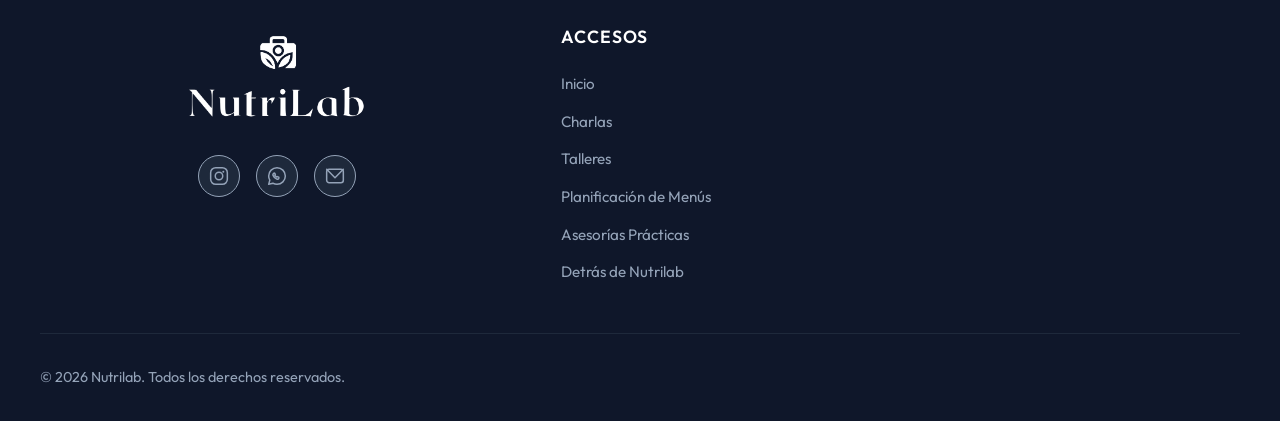
==== commit bd70a22a: "sección propuesta de valor y otros" ====
--- a/index.html
+++ b/index.html
@@ -126,6 +126,135 @@
             <div class="highlight-text">
                 <p>Invertir en las personas es invertir en el crecimiento de tu empresa</p>
             </div>
+
+            <!-- Propuesta de Valor y Beneficios para la Empresa -->
+            <section class="services-value-section" id="servicios-propuesta">
+                <h2 class="section-title">Nuestra propuesta de valor</h2>
+                <p class="services-value-intro">
+                    Diseñamos experiencias prácticas y dinámicas para transformar la cultura de bienestar en tu organización. Combinamos ciencia nutricional y hábitos aplicables para acompañar a tus equipos en cada etapa.
+                </p>
+
+                <!-- Grid de resumen de servicios -->
+                <div class="services-summary-grid">
+                    <a href="charlas.html" class="service-summary-card">
+                        <div class="service-card-image-wrap">
+                            <img src="Assets/banner_charlas.png" alt="Nutrilab - Charlas" class="service-card-image">
+                        </div>
+                        <div class="service-card-body">
+                            <h3 class="service-card-title">Charlas</h3>
+                            <p class="service-card-desc">
+                                Encuentros dinámicos e inspiradores para concientizar y motivar a los colaboradores en temas clave de alimentación y energía.
+                            </p>
+                            <span class="service-card-link">Conocer más <span aria-hidden="true">&rarr;</span></span>
+                        </div>
+                    </a>
+
+                    <a href="talleres.html" class="service-summary-card">
+                        <div class="service-card-image-wrap">
+                            <img src="Assets/banner_talleres.png" alt="Nutrilab - Talleres" class="service-card-image">
+                        </div>
+                        <div class="service-card-body">
+                            <h3 class="service-card-title">Talleres</h3>
+                            <p class="service-card-desc">
+                                Espacios vivenciales donde se aprende haciendo: cocina saludable, lectura de etiquetas y organización práctica de viandas.
+                            </p>
+                            <span class="service-card-link">Conocer más <span aria-hidden="true">&rarr;</span></span>
+                        </div>
+                    </a>
+
+                    <a href="planificacion-de-menus.html" class="service-summary-card">
+                        <div class="service-card-image-wrap">
+                            <img src="Assets/Banner_menu.png" alt="Nutrilab - Planificación de menús" class="service-card-image">
+                        </div>
+                        <div class="service-card-body">
+                            <h3 class="service-card-title">Planificación de menús</h3>
+                            <p class="service-card-desc">
+                                Diseño de propuestas nutricionales variadas y equilibradas para comedores, viandas laborales y cantinas corporativas.
+                            </p>
+                            <span class="service-card-link">Conocer más <span aria-hidden="true">&rarr;</span></span>
+                        </div>
+                    </a>
+
+                    <a href="asesorias-practicas.html" class="service-summary-card">
+                        <div class="service-card-image-wrap">
+                            <img src="Assets/Banner_asesorias.png" alt="Nutrilab - Asesorías prácticas" class="service-card-image">
+                        </div>
+                        <div class="service-card-body">
+                            <h3 class="service-card-title">Asesorías prácticas</h3>
+                            <p class="service-card-desc">
+                                Acompañamiento personalizado que integra nutrición y cocina con soluciones a la medida de los objetivos de tu empresa.
+                            </p>
+                            <span class="service-card-link">Conocer más <span aria-hidden="true">&rarr;</span></span>
+                        </div>
+                    </a>
+                </div>
+
+                <!-- Recuadro destacado de Beneficios para la Empresa -->
+                <div class="company-benefits-block">
+                    <div class="company-benefits-header">
+                        <span class="benefits-badge">Impacto en tu organización</span>
+                        <h3 class="company-benefits-title">¿Qué gana tu empresa con Nutrilab?</h3>
+                        <p class="company-benefits-subtitle">
+                            El bienestar laboral se traduce en resultados reales, equipos motivados y una cultura de trabajo sustentable.
+                        </p>
+                    </div>
+
+                    <div class="company-benefits-grid">
+                        <div class="benefit-item">
+                            <div class="benefit-item-icon" aria-hidden="true">
+                                <svg viewBox="0 0 24 24">
+                                    <polygon points="13 2 3 14 12 14 11 22 21 10 12 10 13 2"></polygon>
+                                </svg>
+                            </div>
+                            <div class="benefit-item-content">
+                                <h4>Mayor energía y productividad</h4>
+                                <p>Una alimentación equilibrada optimiza la concentración, combate la fatiga vespertina y mantiene el rendimiento sostenido.</p>
+                            </div>
+                        </div>
+
+                        <div class="benefit-item">
+                            <div class="benefit-item-icon" aria-hidden="true">
+                                <svg viewBox="0 0 24 24">
+                                    <path d="M12 22s8-4 8-10V5l-8-3-8 3v7c0 6 8 10 8 10z"></path>
+                                </svg>
+                            </div>
+                            <div class="benefit-item-content">
+                                <h4>Reducción del ausentismo y estrés</h4>
+                                <p>Hábitos saludables previenen el agotamiento físico y mental, fortaleciendo la salud integral y reduciendo licencias médicas.</p>
+                            </div>
+                        </div>
+
+                        <div class="benefit-item">
+                            <div class="benefit-item-icon" aria-hidden="true">
+                                <svg viewBox="0 0 24 24">
+                                    <path d="M20.84 4.61a5.5 5.5 0 0 0-7.78 0L12 5.67l-1.06-1.06a5.5 5.5 0 0 0-7.78 7.78l1.06 1.06L12 21.23l7.78-7.78 1.06-1.06a5.5 5.5 0 0 0 0-7.78z"></path>
+                                </svg>
+                            </div>
+                            <div class="benefit-item-content">
+                                <h4>Clima laboral y retención del talento</h4>
+                                <p>Cuidar a las personas genera un fuerte sentido de pertenencia, lealtad y compromiso con la visión de la organización.</p>
+                            </div>
+                        </div>
+
+                        <div class="benefit-item">
+                            <div class="benefit-item-icon" aria-hidden="true">
+                                <svg viewBox="0 0 24 24">
+                                    <path d="M22 11.08V12a10 10 0 1 1-5.93-9.14"></path>
+                                    <polyline points="22 4 12 14.01 9 11.01"></polyline>
+                                </svg>
+                            </div>
+                            <div class="benefit-item-content">
+                                <h4>Hábitos sostenibles y adaptados</h4>
+                                <p>Soluciones realistas sin dietas restrictivas, 100% integrables a los horarios, espacios y dinámicas de tu empresa.</p>
+                            </div>
+                        </div>
+                    </div>
+
+                    <div class="company-benefits-cta">
+                        <a href="#contacto" class="btn">Diseñar una propuesta a medida</a>
+                    </div>
+                </div>
+            </section>
 
             <section class="comments-section">
                 <h2 class="section-title">Sumate a quienes ya hicieron la diferencia en su organización</h2>
@@ -159,7 +288,7 @@
 
             <!-- Contact Section -->
             <section class="contact-section" id="contacto">
-                <h2 class="section-title" style="margin-bottom: 3rem;">Obtené resultados a partir de hoy.</h2>
+                <h2 class="section-title" style="margin-bottom: 3rem;">Transformá el bienestar de tu equipo hoy.</h2>
                 <div class="contact-grid">
                     <!-- Left: space for image -->
                     <img src="Assets/contacto.webp" alt="Contacto" class="contact-image">
@@ -205,7 +334,8 @@
     <footer>
         <div class="footer-grid">
             <div class="footer-column">
-                <a href="index.html" class="footer-logo"><img src="Assets/Logo_blanco.png" alt="Nutrilab" class="logo-image"></a>
+                <a href="index.html" class="footer-logo"><img src="Assets/Logo_blanco.png" alt="Nutrilab"
+                        class="logo-image"></a>
                 <div class="social-links">
                     <a href="#" class="social-icon" aria-label="Instagram">
                         <svg viewBox="0 0 24 24" aria-hidden="true">
@@ -216,8 +346,11 @@
                     </a>
                     <a href="#" class="social-icon" aria-label="WhatsApp">
                         <svg viewBox="0 0 24 24" aria-hidden="true">
-                            <path d="M12 2C6.48 2 2 6.48 2 12c0 1.85.5 3.58 1.37 5.07L2 22l5.07-1.35A9.96 9.96 0 0 0 12 22c5.52 0 10-4.48 10-10S17.52 2 12 2Z" />
-                            <path d="M8.5 8.5c.3 0 .6.05.85.1l.7 1.8-.6.6c.5 1 1.3 1.8 2.3 2.3l.6-.6 1.8.7c.05.25.1.55.1.85 0 1.1-1.35 2-2.5 1.5-2-.85-3.65-2.5-4.5-4.5-.5-1.15.4-2.5 1.5-2.5Z" stroke-linejoin="round" />
+                            <path
+                                d="M12 2C6.48 2 2 6.48 2 12c0 1.85.5 3.58 1.37 5.07L2 22l5.07-1.35A9.96 9.96 0 0 0 12 22c5.52 0 10-4.48 10-10S17.52 2 12 2Z" />
+                            <path
+                                d="M8.5 8.5c.3 0 .6.05.85.1l.7 1.8-.6.6c.5 1 1.3 1.8 2.3 2.3l.6-.6 1.8.7c.05.25.1.55.1.85 0 1.1-1.35 2-2.5 1.5-2-.85-3.65-2.5-4.5-4.5-.5-1.15.4-2.5 1.5-2.5Z"
+                                stroke-linejoin="round" />
                         </svg>
                     </a>
                     <a href="#" class="social-icon" aria-label="Correo">
--- a/styles.css
+++ b/styles.css
@@ -634,6 +634,256 @@
     margin: 0;
 }
 
+/* Services Value & Benefits Section */
+.services-value-section {
+    margin-bottom: 4rem;
+}
+
+.services-value-intro {
+    font-size: 1.15rem;
+    color: var(--color-text-dark);
+    max-width: 820px;
+    margin-top: -0.5rem;
+    margin-bottom: 2.25rem;
+    line-height: 1.65;
+}
+
+/* Grid de resumen de servicios */
+.services-summary-grid {
+    display: grid;
+    grid-template-columns: repeat(4, 1fr);
+    gap: 1.5rem;
+    margin-bottom: 3rem;
+}
+
+.service-summary-card {
+    background-color: var(--color-bg-white);
+    border: 1px solid var(--color-border);
+    border-radius: 12px;
+    padding: 0;
+    display: flex;
+    flex-direction: column;
+    text-decoration: none;
+    color: inherit;
+    transition: transform 0.25s ease, box-shadow 0.25s ease, border-color 0.25s ease;
+    position: relative;
+    overflow: hidden;
+    box-shadow: 0 2px 10px rgba(0, 0, 0, 0.02);
+}
+
+.service-summary-card::before {
+    content: '';
+    position: absolute;
+    top: 0;
+    left: 0;
+    right: 0;
+    height: 3px;
+    background: var(--color-brand-primary);
+    opacity: 0;
+    transition: opacity 0.25s ease;
+    z-index: 2;
+}
+
+.service-summary-card:hover {
+    transform: translateY(-4px);
+    box-shadow: 0 12px 24px -6px rgba(37, 100, 171, 0.12);
+    border-color: rgba(37, 100, 171, 0.35);
+}
+
+.service-summary-card:hover::before {
+    opacity: 1;
+}
+
+.service-card-image-wrap {
+    width: 100%;
+    aspect-ratio: 16 / 9;
+    overflow: hidden;
+    position: relative;
+    background-color: #f1f5f9;
+    border-bottom: 1px solid var(--color-border);
+}
+
+.service-card-image {
+    width: 100%;
+    height: 100%;
+    object-fit: cover;
+    object-position: center;
+    display: block;
+    border: none !important;
+    transition: transform 0.4s cubic-bezier(0.25, 0.46, 0.45, 0.94);
+}
+
+.service-summary-card:hover .service-card-image {
+    transform: scale(1.06);
+}
+
+.service-card-body {
+    padding: 1.25rem 1.4rem 1.5rem;
+    display: flex;
+    flex-direction: column;
+    flex-grow: 1;
+}
+
+.service-card-title {
+    font-size: 1.25rem;
+    font-weight: 600;
+    color: var(--color-brand-primary);
+    margin-bottom: 0.65rem;
+    line-height: 1.3;
+}
+
+.service-card-desc {
+    font-size: 0.95rem;
+    color: var(--color-text-muted);
+    line-height: 1.55;
+    margin-bottom: 1.25rem;
+    flex-grow: 1;
+}
+
+.service-card-link {
+    font-size: 0.92rem;
+    font-weight: 600;
+    color: var(--color-brand-primary);
+    display: inline-flex;
+    align-items: center;
+    gap: 0.35rem;
+    transition: gap 0.2s ease;
+}
+
+.service-summary-card:hover .service-card-link {
+    gap: 0.6rem;
+}
+
+/* Bloque destacado de Beneficios para la empresa */
+.company-benefits-block {
+    background-color: var(--color-bg-white);
+    border: 1px solid var(--color-border);
+    border-radius: 16px;
+    padding: 2.75rem 3rem;
+    box-shadow: 0 4px 20px -4px rgba(37, 100, 171, 0.05);
+    position: relative;
+}
+
+.company-benefits-header {
+    text-align: center;
+    max-width: 760px;
+    margin: 0 auto 2.5rem;
+}
+
+.benefits-badge {
+    display: inline-block;
+    background-color: rgba(250, 205, 77, 0.3);
+    color: #8c5d00;
+    font-size: 0.82rem;
+    font-weight: 700;
+    text-transform: uppercase;
+    letter-spacing: 0.06em;
+    padding: 0.35rem 0.85rem;
+    border-radius: 9999px;
+    margin-bottom: 0.75rem;
+}
+
+.company-benefits-title {
+    font-size: 1.75rem;
+    font-weight: 700;
+    color: var(--color-brand-primary);
+    line-height: 1.3;
+    margin-bottom: 0.75rem;
+}
+
+.company-benefits-subtitle {
+    font-size: 1.05rem;
+    color: var(--color-text-muted);
+    line-height: 1.6;
+}
+
+.company-benefits-grid {
+    display: grid;
+    grid-template-columns: repeat(2, 1fr);
+    gap: 2rem 2.5rem;
+    margin-bottom: 2.5rem;
+}
+
+.benefit-item {
+    display: flex;
+    align-items: flex-start;
+    gap: 1.15rem;
+}
+
+.benefit-item-icon {
+    width: 42px;
+    height: 42px;
+    min-width: 42px;
+    border-radius: 50%;
+    background: rgba(250, 205, 77, 0.35);
+    color: var(--color-brand-primary);
+    display: flex;
+    align-items: center;
+    justify-content: center;
+    margin-top: 0.15rem;
+}
+
+.benefit-item-icon svg {
+    width: 20px;
+    height: 20px;
+    stroke: currentColor;
+    fill: none;
+    stroke-width: 2.2;
+    stroke-linecap: round;
+    stroke-linejoin: round;
+}
+
+.benefit-item-content h4 {
+    font-size: 1.12rem;
+    font-weight: 600;
+    color: var(--color-text-dark);
+    margin-bottom: 0.35rem;
+    line-height: 1.35;
+}
+
+.benefit-item-content p {
+    font-size: 0.95rem;
+    color: var(--color-text-muted);
+    line-height: 1.55;
+    margin: 0;
+}
+
+.company-benefits-cta {
+    text-align: center;
+    padding-top: 1.75rem;
+    border-top: 1px solid var(--color-border);
+}
+
+@media (max-width: 992px) {
+    .services-summary-grid {
+        grid-template-columns: repeat(2, 1fr);
+        gap: 1.25rem;
+    }
+
+    .company-benefits-block {
+        padding: 2.25rem 2rem;
+    }
+}
+
+@media (max-width: 768px) {
+    .services-summary-grid {
+        grid-template-columns: 1fr;
+    }
+
+    .company-benefits-grid {
+        grid-template-columns: 1fr;
+        gap: 1.5rem;
+    }
+
+    .company-benefits-block {
+        padding: 1.75rem 1.25rem;
+    }
+
+    .company-benefits-title {
+        font-size: 1.45rem;
+    }
+}
+
 /* Client comments */
 .comments-grid {
     display: grid;
@@ -1046,6 +1296,7 @@
 
 .home-page .why-invest-section,
 .home-page .highlight-text,
+.home-page .services-value-section,
 .home-page .comments-section,
 .home-page .contact-section,
 .home-page .clients-section {
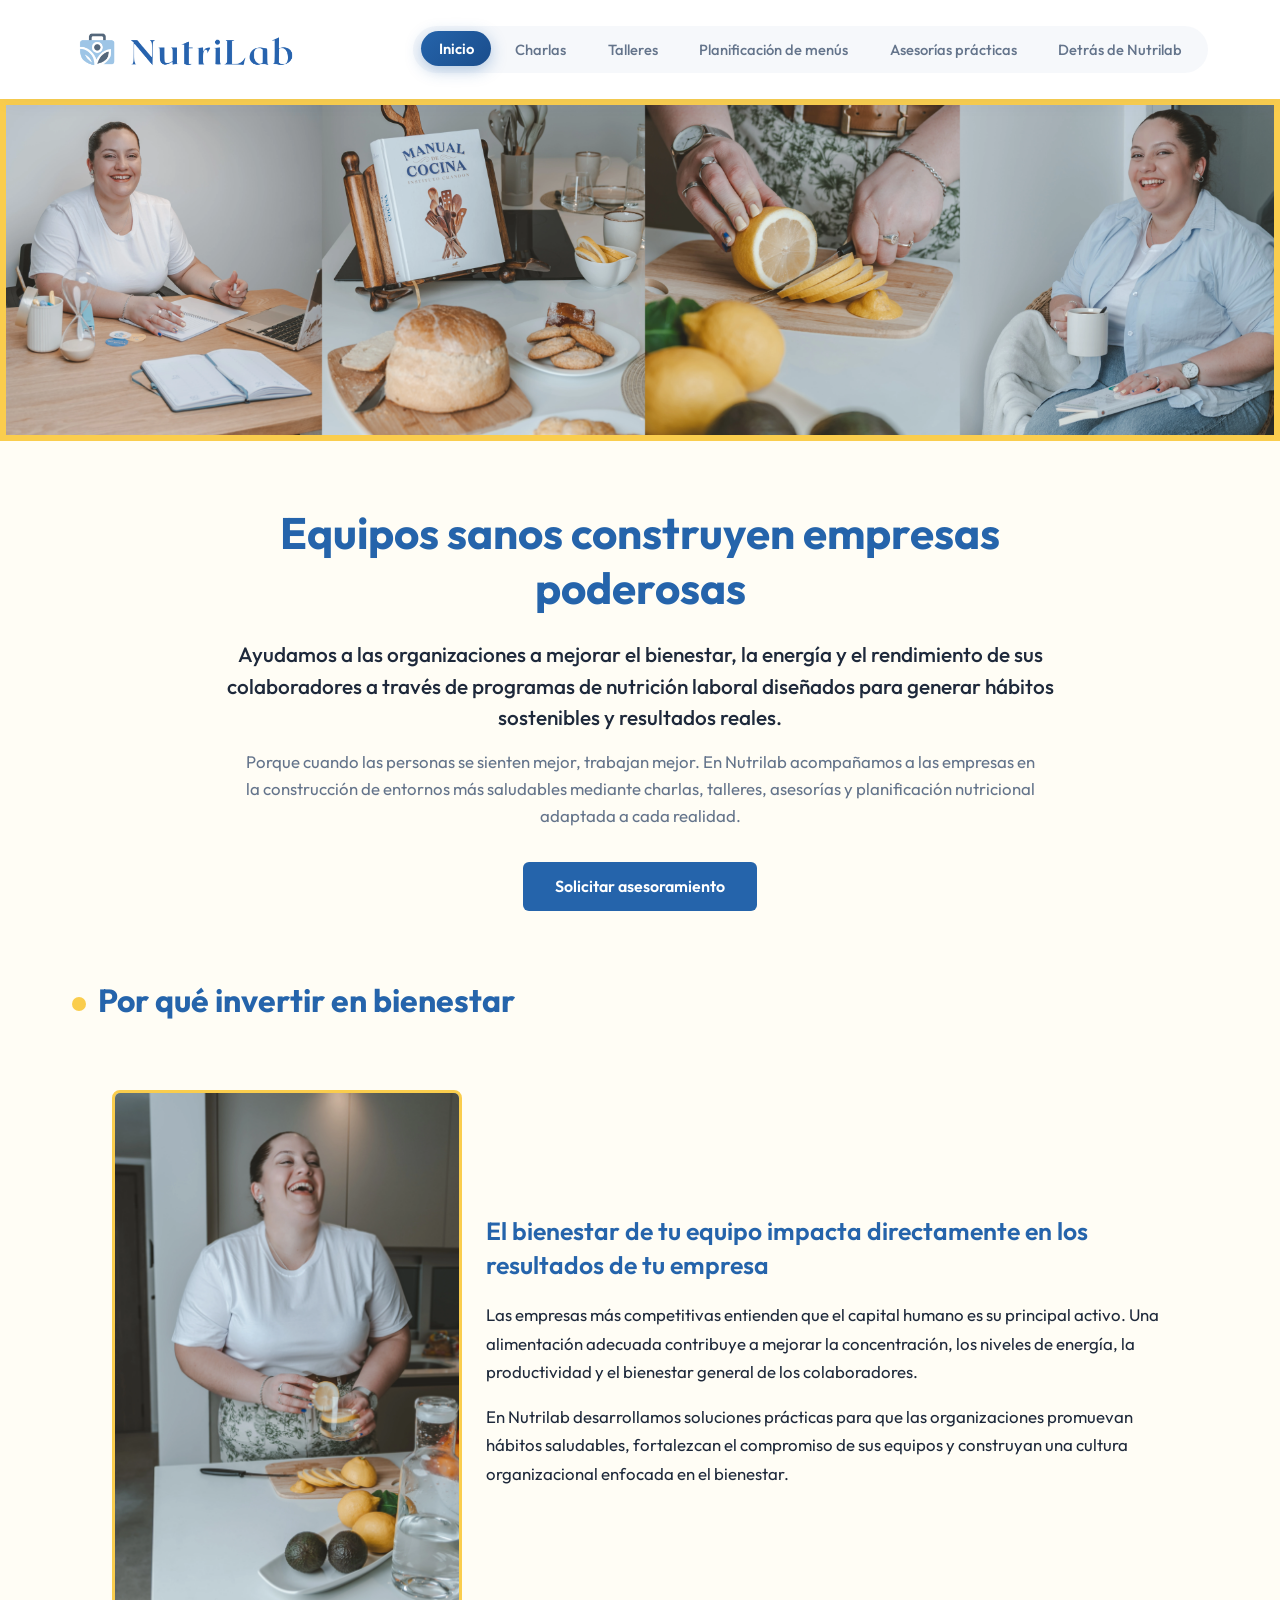
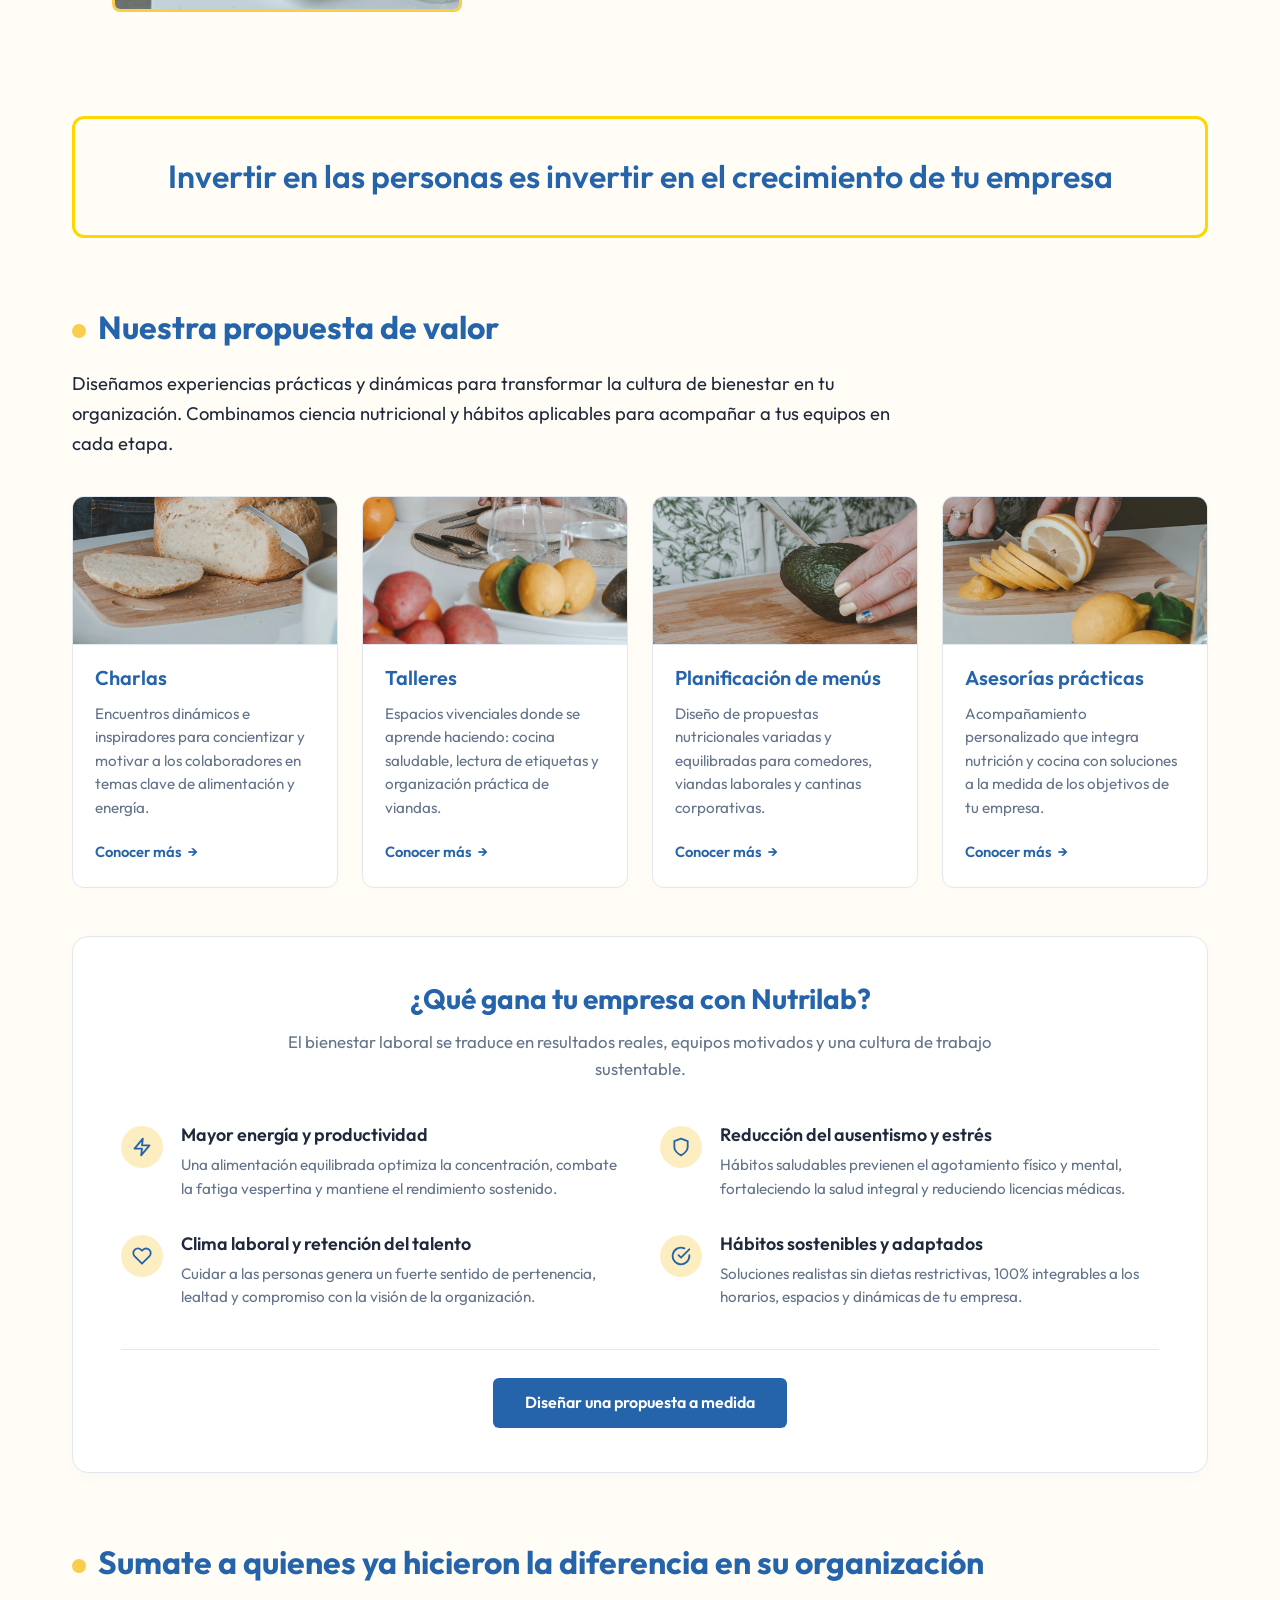
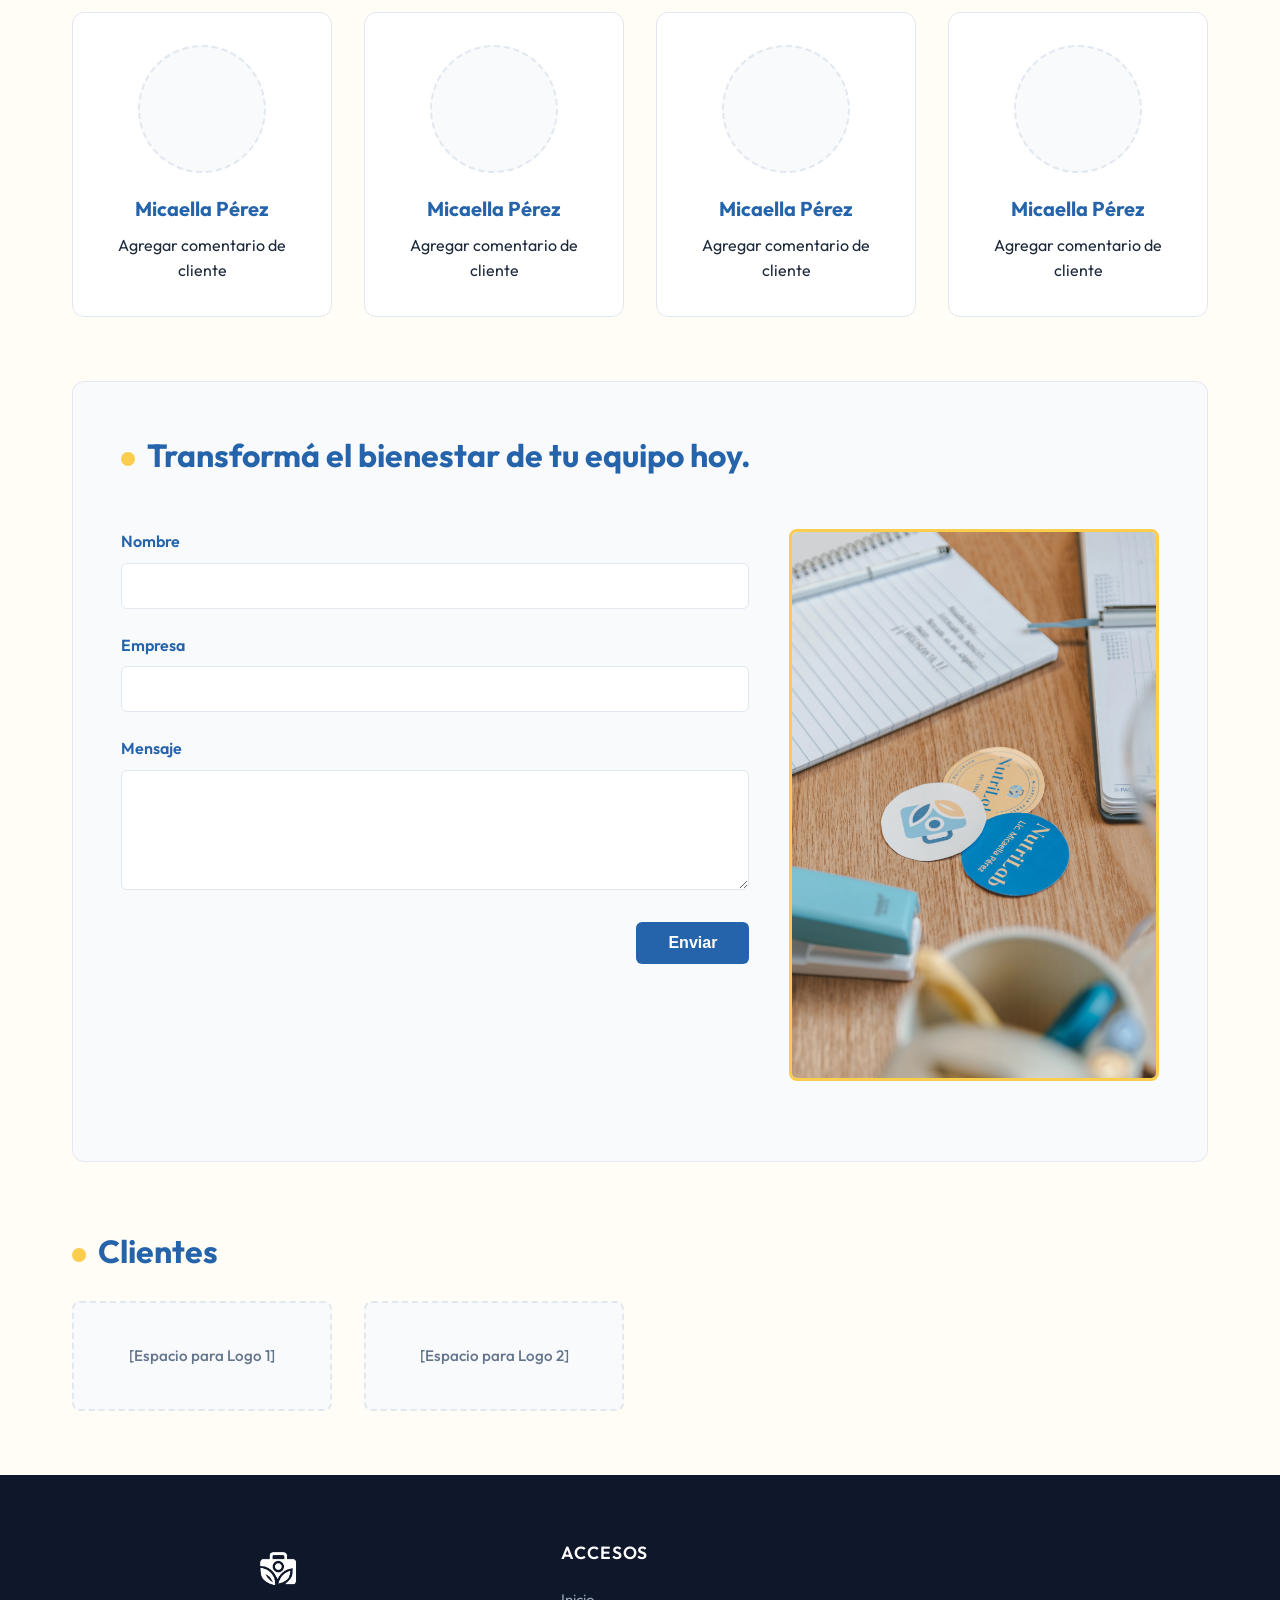
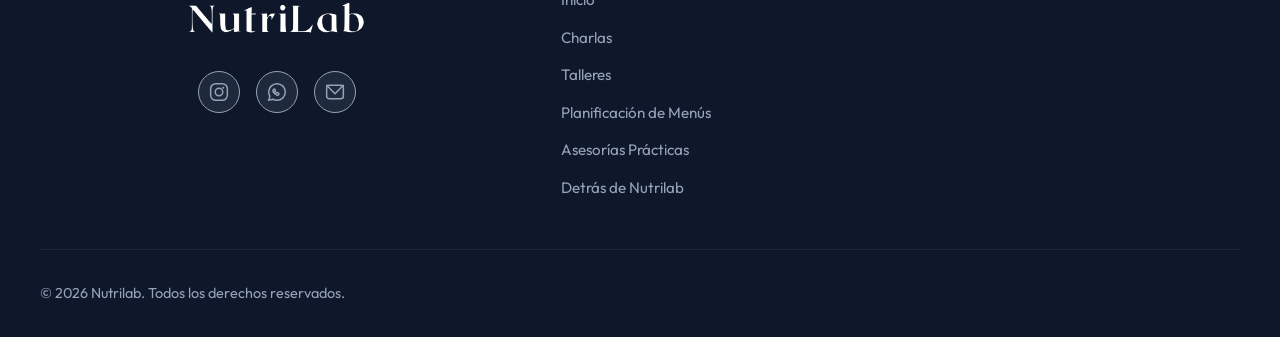
==== commit 4919740f: "eliminada pildora valor" ====
--- a/index.html
+++ b/index.html
@@ -192,7 +192,6 @@
                 <!-- Recuadro destacado de Beneficios para la Empresa -->
                 <div class="company-benefits-block">
                     <div class="company-benefits-header">
-                        <span class="benefits-badge">Impacto en tu organización</span>
                         <h3 class="company-benefits-title">¿Qué gana tu empresa con Nutrilab?</h3>
                         <p class="company-benefits-subtitle">
                             El bienestar laboral se traduce en resultados reales, equipos motivados y una cultura de trabajo sustentable.
--- a/styles.css
+++ b/styles.css
@@ -550,17 +550,17 @@
     color: var(--color-brand-primary);
     margin-bottom: 1.5rem;
     position: relative;
-    padding-bottom: 0.5rem;
-}
-
-.section-title::after {
+}
+
+.section-title::before {
     content: '';
-    position: absolute;
-    bottom: 0;
-    left: 0;
-    width: 60px;
-    height: 3px;
+    display: inline-block;
+    width: 14px;
+    height: 14px;
     background-color: var(--color-brand-accent);
+    border-radius: 50%;
+    margin-right: 0.75rem;
+    vertical-align: middle;
 }
 
 /* Why Invest Section */
@@ -1263,10 +1263,7 @@
     text-align: center;
 }
 
-.service-detail-page .benefits-section .section-title::after {
-    left: 50%;
-    transform: translateX(-50%);
-}
+
 
 .service-detail-page .benefits-list {
     text-align: left;
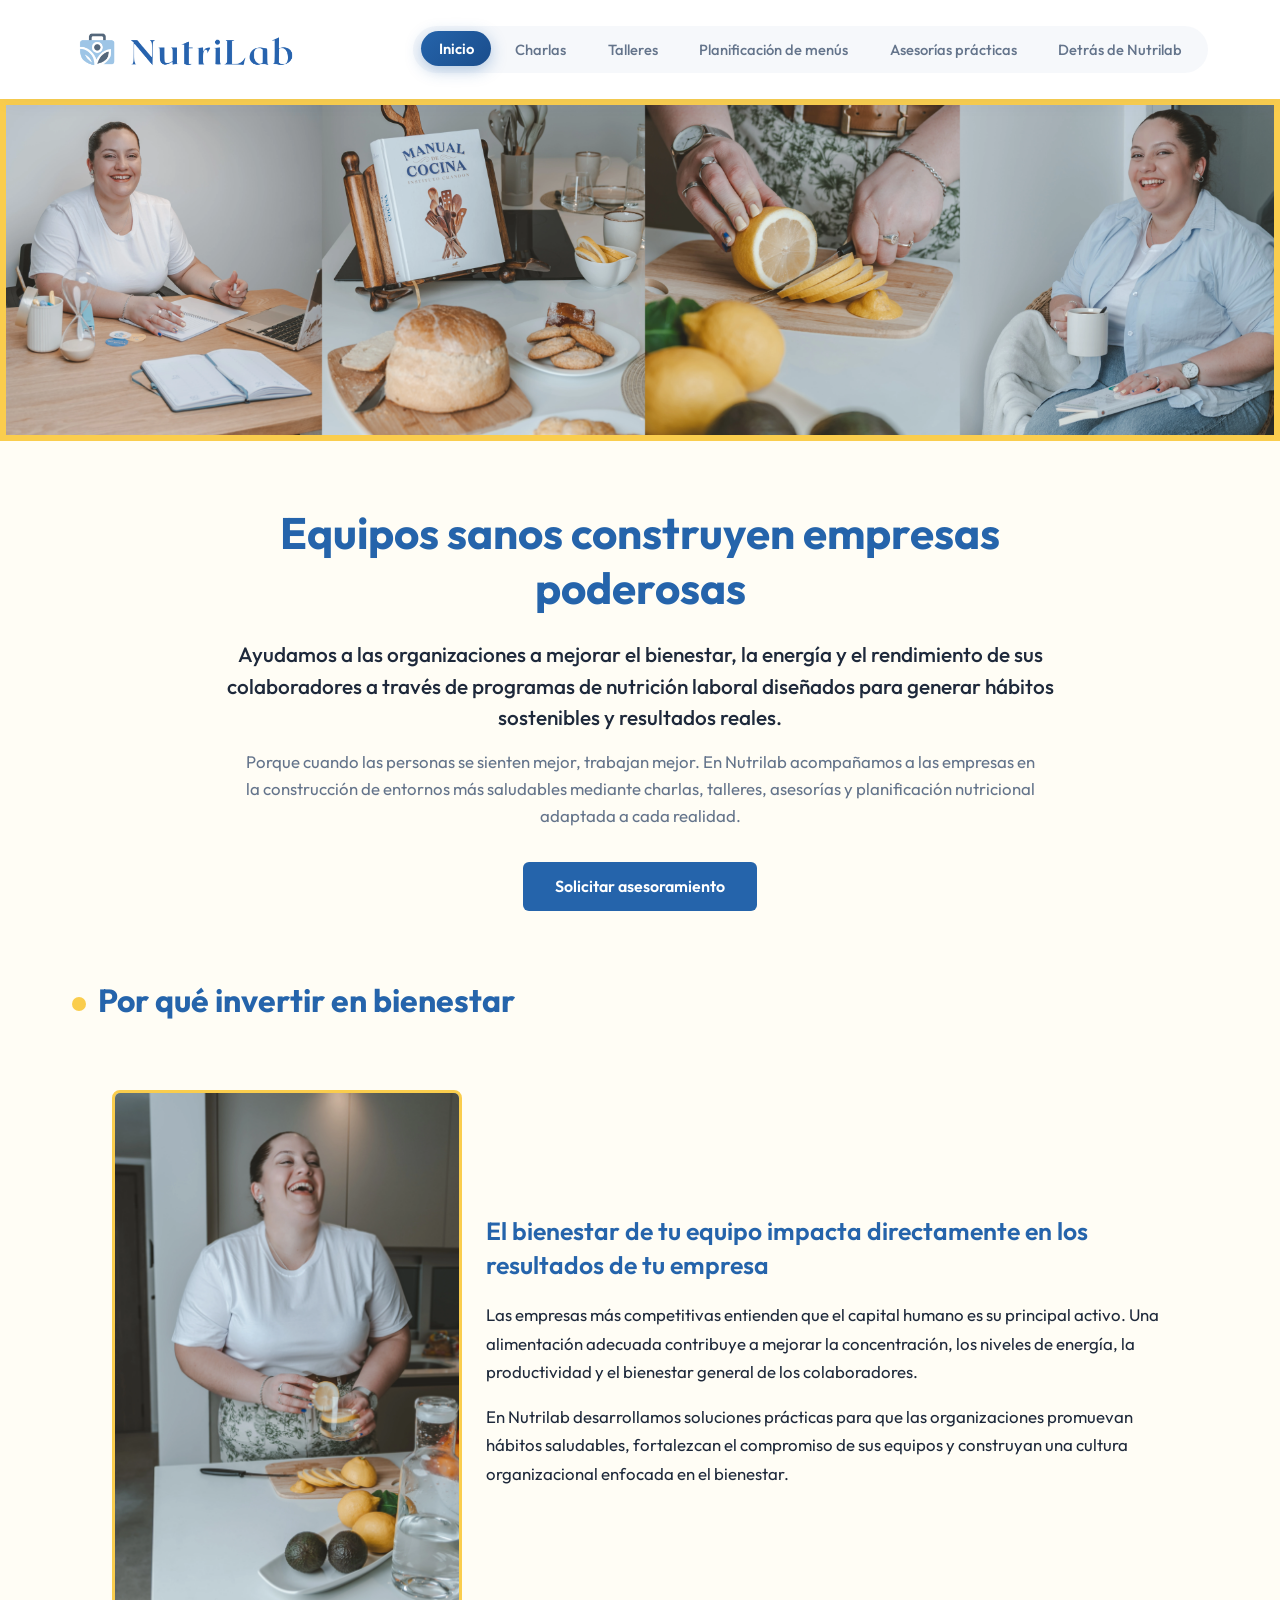
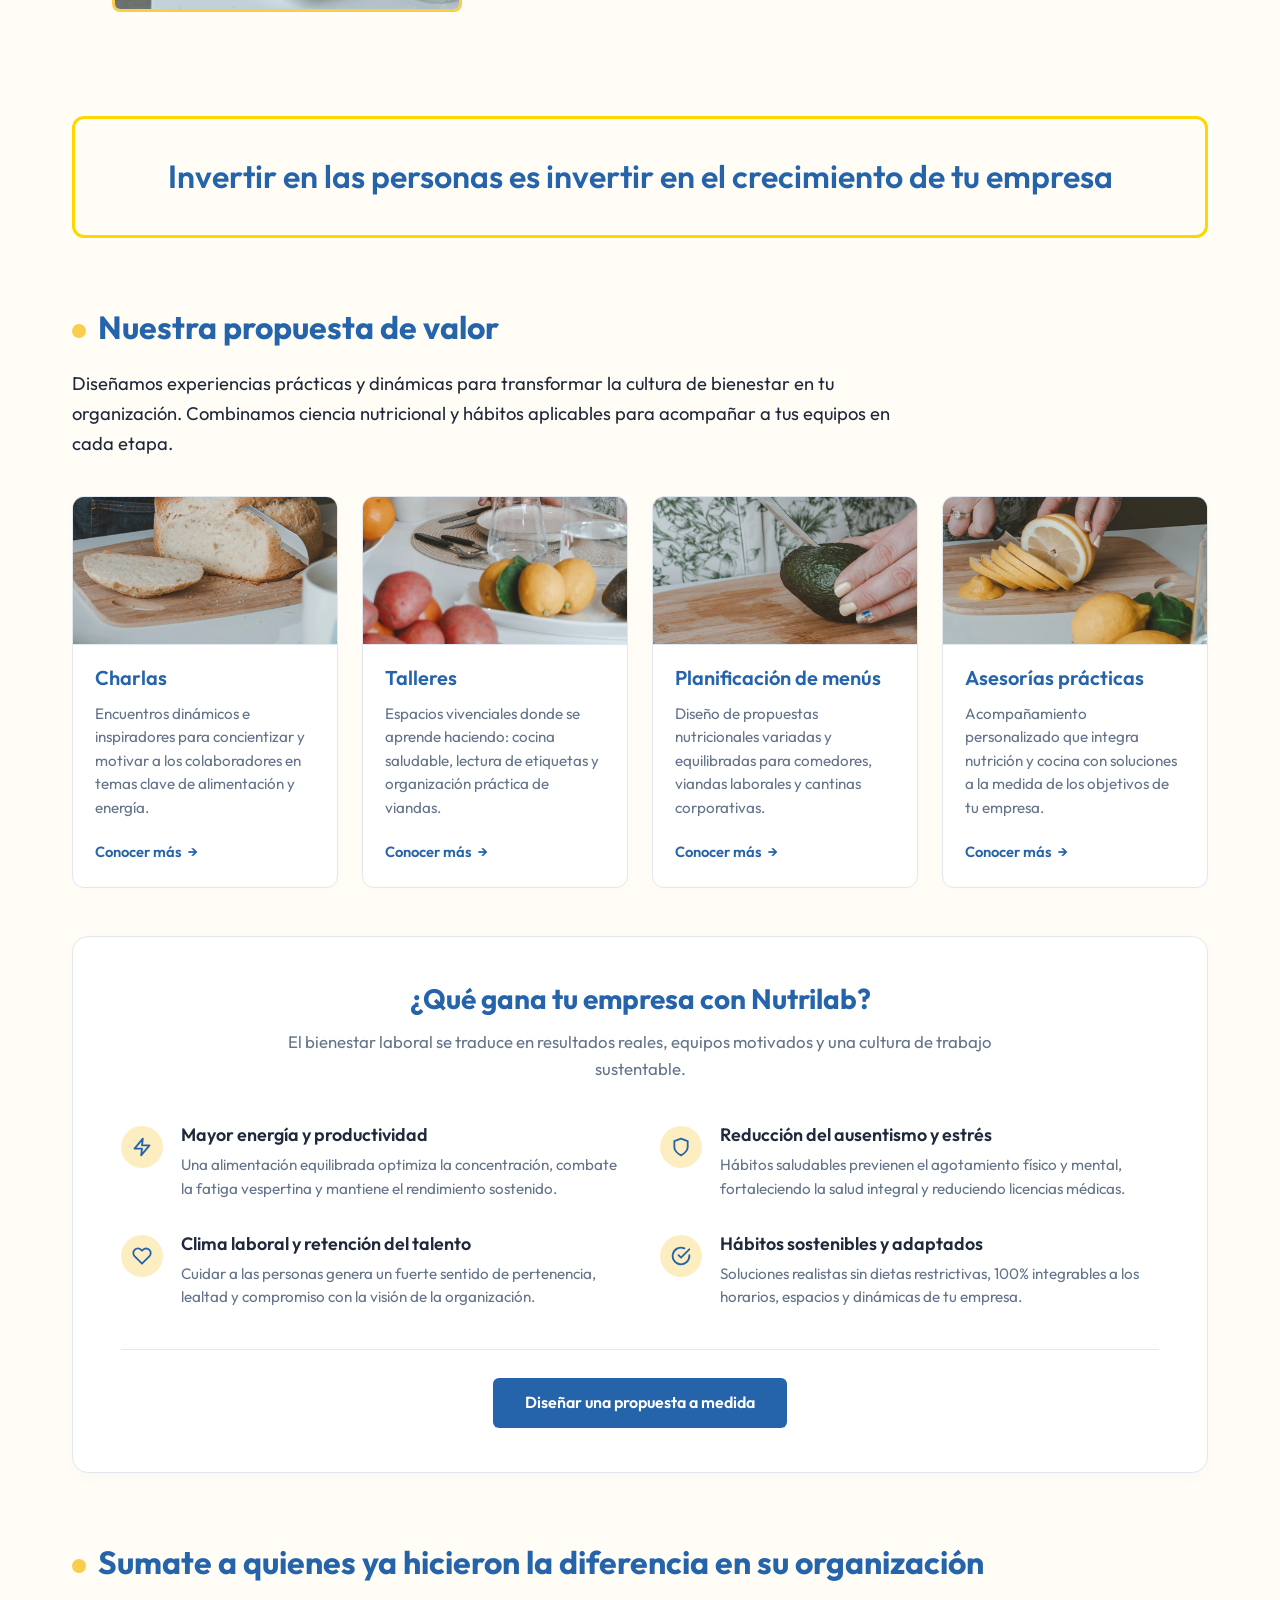
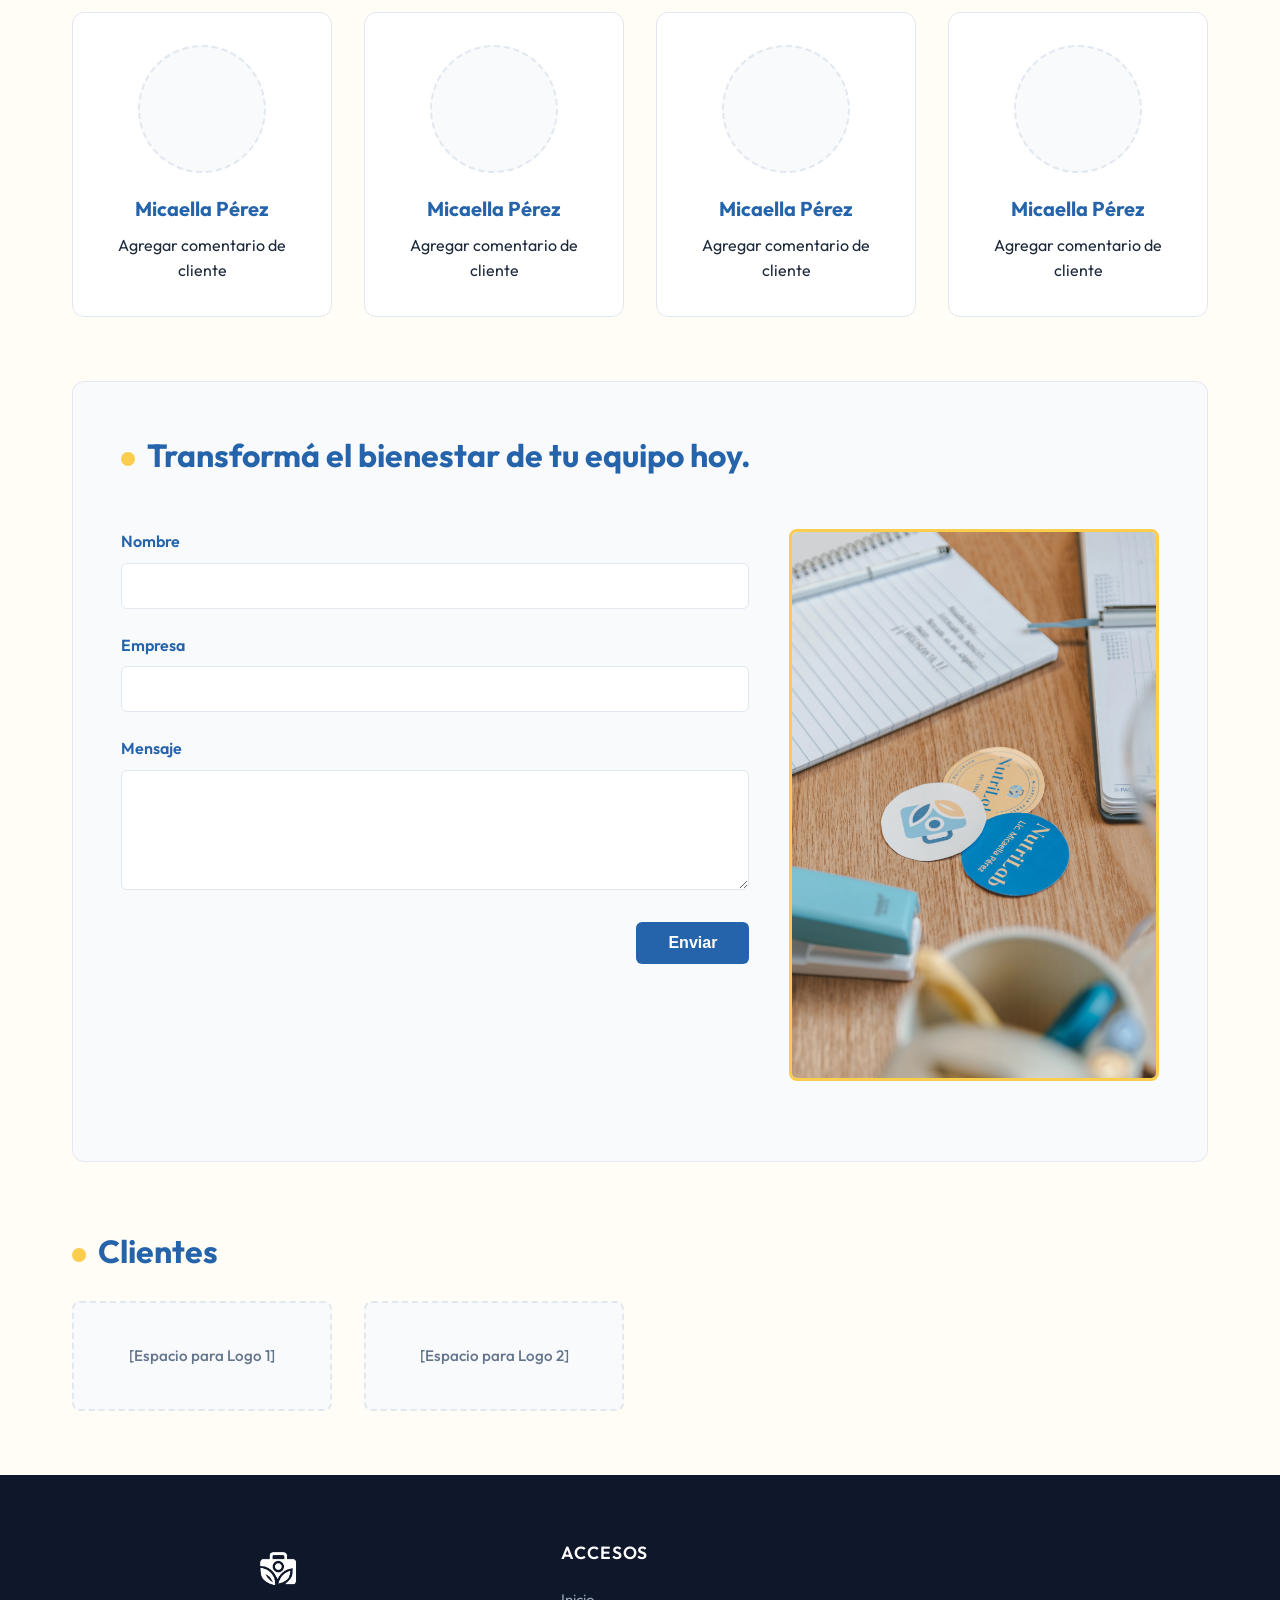
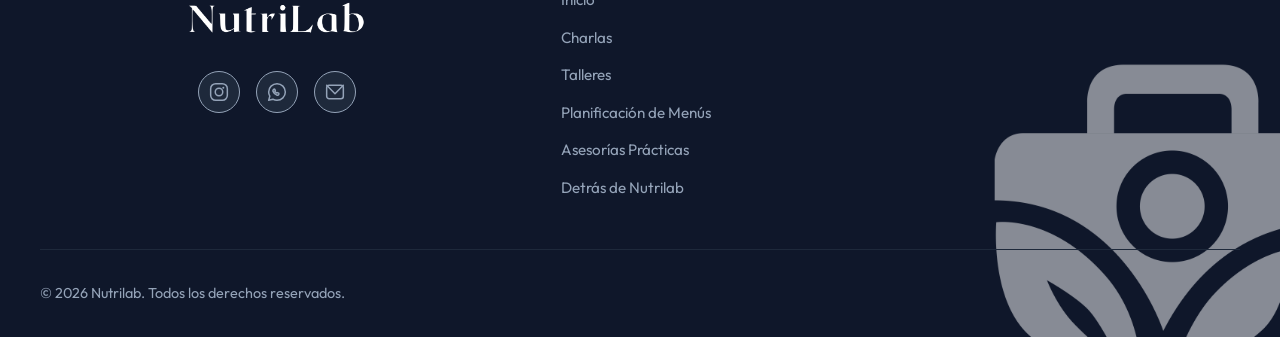
==== commit 087b058f: "isologo en footer" ====
--- a/index.html
+++ b/index.html
@@ -380,6 +380,7 @@
                 &copy; 2026 Nutrilab. Todos los derechos reservados.
             </div>
         </div>
+        <img src="Assets/isonl.png" alt="" class="footer-isotipo" aria-hidden="true">
     </footer>
 
 </body>
--- a/styles.css
+++ b/styles.css
@@ -1430,6 +1430,8 @@
 
 /* Footer styling */
 footer {
+    position: relative;
+    overflow: hidden;
     background-color: #0f172a;
     color: #94a3b8;
     padding: 4rem 2rem 2rem 2rem;
@@ -1438,6 +1440,8 @@
 }
 
 .footer-grid {
+    position: relative;
+    z-index: 1;
     max-width: var(--max-width);
     margin: 0 auto;
     display: grid;
@@ -1539,6 +1543,8 @@
 }
 
 .footer-bottom {
+    position: relative;
+    z-index: 1;
     max-width: var(--max-width);
     margin: 0 auto;
     padding-top: 2rem;
@@ -1546,6 +1552,20 @@
     justify-content: space-between;
     align-items: center;
     font-size: 0.9rem;
+}
+
+.footer-isotipo {
+    position: absolute;
+    right: -100px;
+    bottom: -100px;
+    width: 420px;
+    max-width: 55vw;
+    height: auto;
+    opacity: 0.5;
+    pointer-events: none;
+    z-index: 0;
+    user-select: none;
+    border: none;
 }
 
 @media (max-width: 768px) {
@@ -1559,4 +1579,11 @@
         gap: 1rem;
         text-align: center;
     }
+
+    .footer-isotipo {
+        width: 260px;
+        max-width: 70vw;
+        right: -60px;
+        bottom: -60px;
+    }
 }
